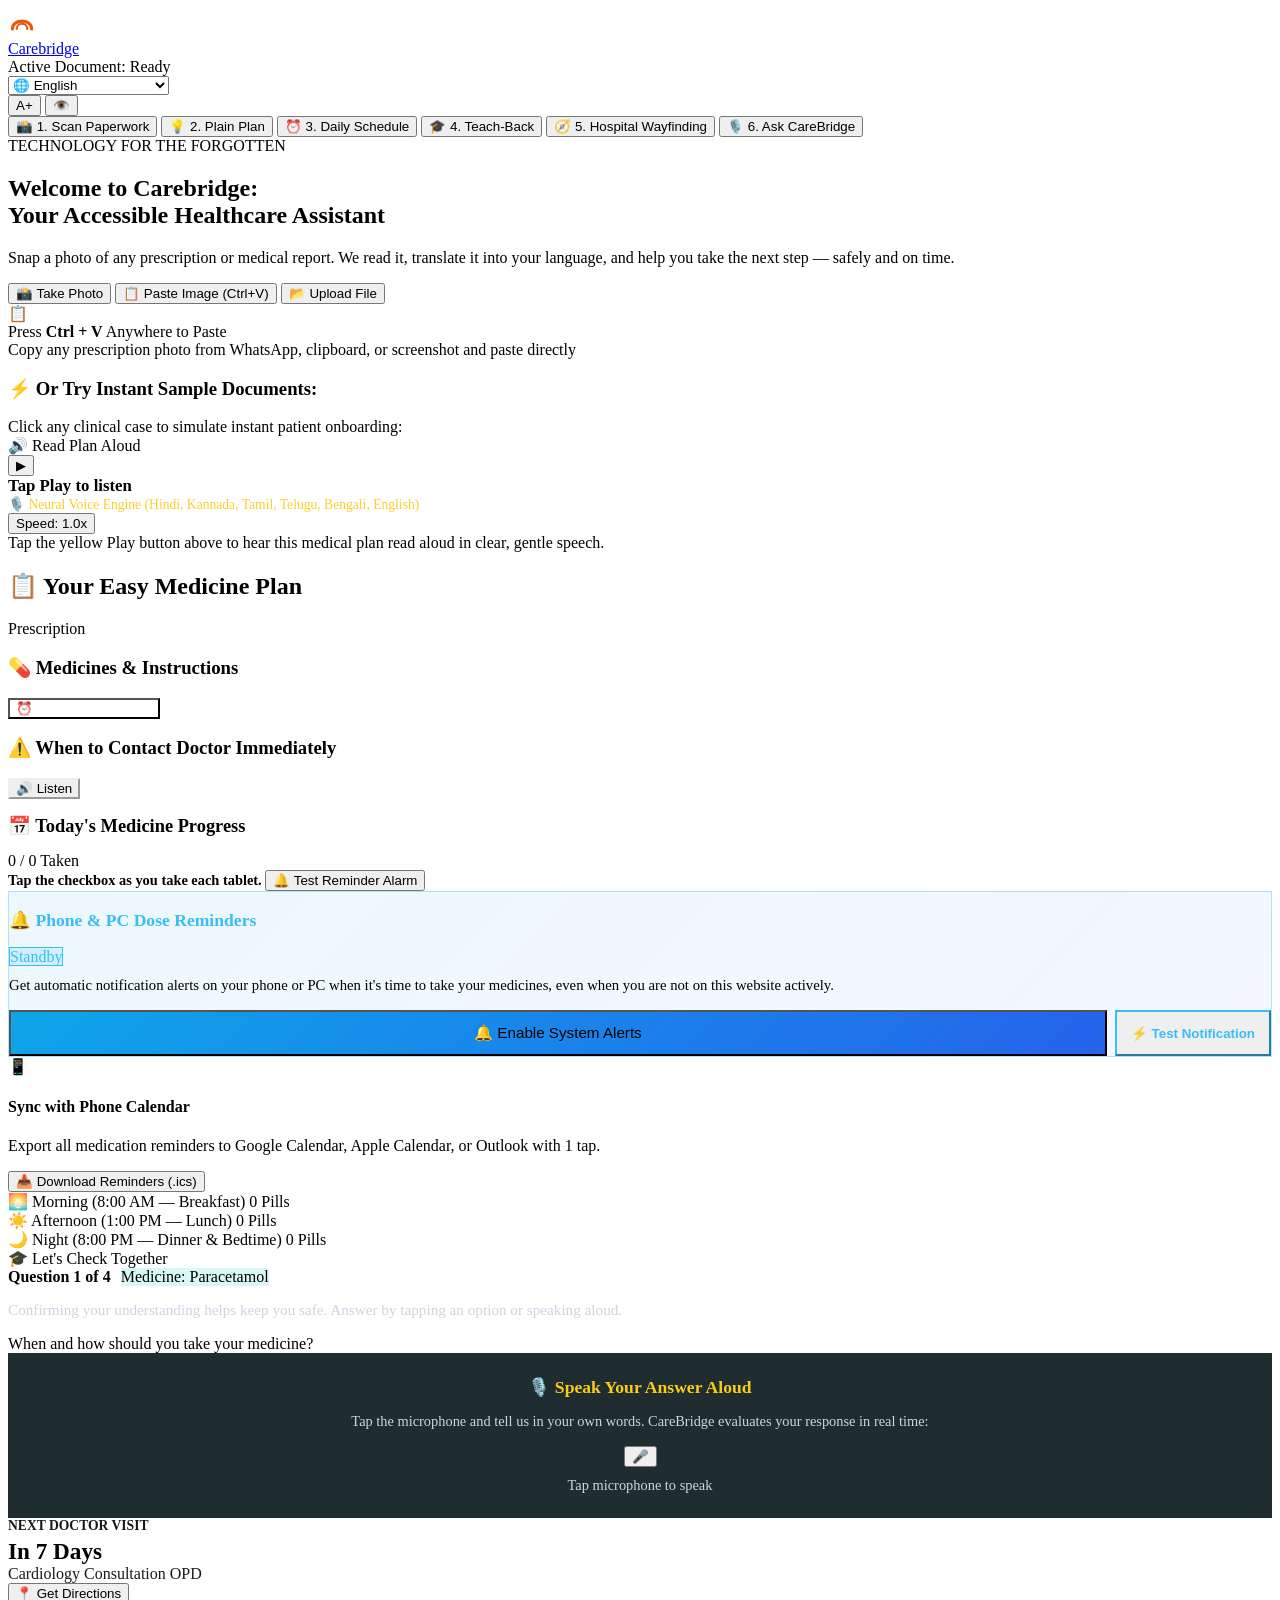
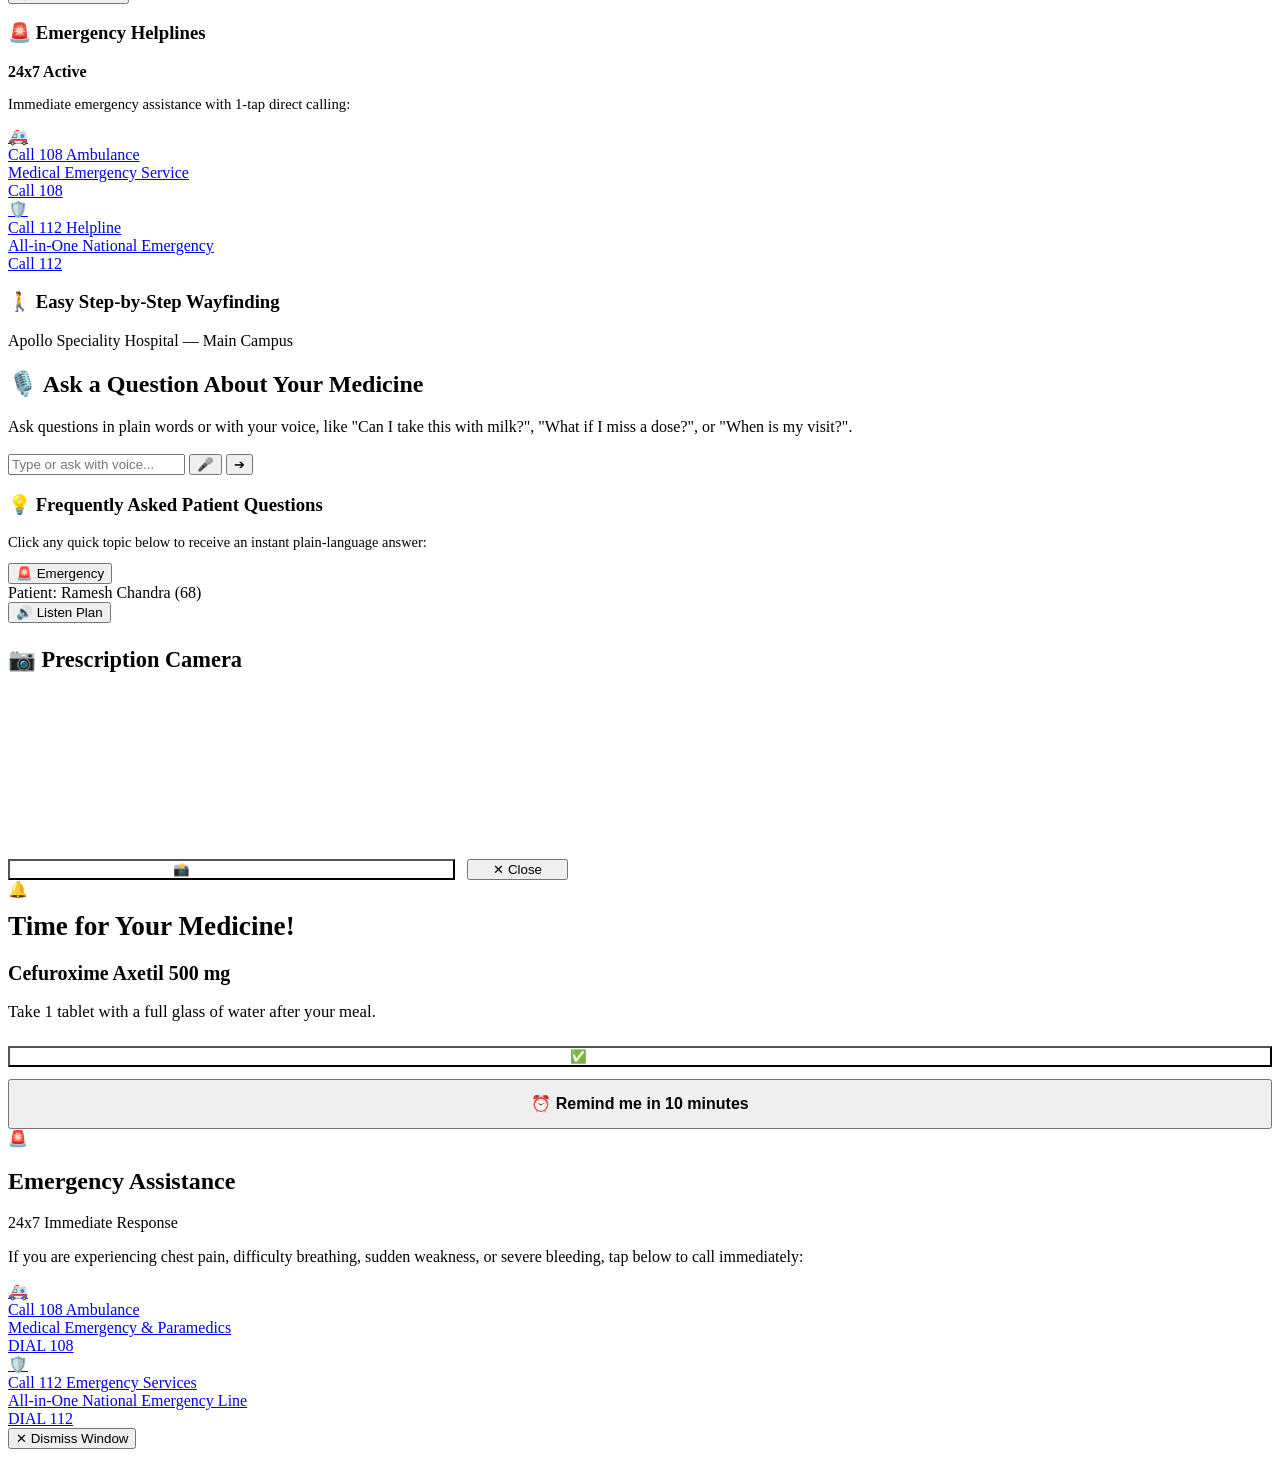
==== frontend/index.html @ d0f6b146 "Initial commit - CareCompass app" ====
<!DOCTYPE html>
<html lang="en">
<head>
  <meta charset="UTF-8">
  <meta name="viewport" content="width=device-width, initial-scale=1.0">
  <title>Carebridge</title>
  <meta name="description" content="Carebridge bridges clinical documents into plain language, voice narration, and daily schedules for seniors and caregivers.">
  <link rel="preconnect" href="https://fonts.googleapis.com">
  <link rel="preconnect" href="https://fonts.gstatic.com" crossorigin>
  <link href="https://fonts.googleapis.com/css2?family=Outfit:wght@400;500;600;700;800&family=Plus+Jakarta+Sans:wght@400;500;600;700;800&display=swap" rel="stylesheet">
  <link rel="stylesheet" href="/static/styles.css">
  <link rel="manifest" href="/manifest.json">
  <link rel="icon" type="image/svg+xml" href="data:image/svg+xml,%3Csvg xmlns='http://www.w3.org/2000/svg' viewBox='0 0 32 32' fill='none'%3E%3Cpath d='M5 24C5 12 27 12 27 24' stroke='%23ea580c' stroke-width='3.5' stroke-linecap='round'/%3E%3Cpath d='M10 24C10 16 22 16 22 24' stroke='%23ea580c' stroke-width='2.5' stroke-linecap='round'/%3E%3C/svg%3E">
</head>
<body>

<div class="app-container">
  <!-- Top Navigation & Brand Header -->
  <header class="top-nav">
    <div class="top-nav-inner">
      <a href="#" class="brand" id="btn-home-brand">
        <div class="brand-icon">
          <svg viewBox="0 0 32 32" width="28" height="28" fill="none" xmlns="http://www.w3.org/2000/svg">
            <path d="M5 24C5 12 27 12 27 24" stroke="#ea580c" stroke-width="3.5" stroke-linecap="round"/>
            <path d="M10 24C10 16 22 16 22 24" stroke="#ea580c" stroke-width="2.5" stroke-linecap="round"/>
          </svg>
        </div>
        <span class="brand-title">Carebridge</span>
      </a>

      <!-- Quick Patient & Doc Status Banner (Desktop/Laptop) -->
      <div class="header-status-pill">
        <span class="live-dot"></span>
        <span id="lbl-header-doc-status">Active Document: Ready</span>
      </div>

      <!-- Navigation & Accessibility Actions -->
      <div class="nav-actions">
        <!-- Language Picker -->
        <div class="lang-select-wrapper">
          <select id="global-lang-select" class="lang-select" aria-label="Select Language">
            <option value="en">🌐 English</option>
            <option value="hi">🌐 हिंदी (Hindi)</option>
            <option value="kn">🌐 ಕನ್ನಡ (Kannada)</option>
            <option value="ta">🌐 தமிழ் (Tamil)</option>
            <option value="te">🌐 తెలుగు (Telugu)</option>
            <option value="bn">🌐 বাংলা (Bengali)</option>
            <option value="es">🌐 Español</option>
          </select>
        </div>

        <!-- Font Zoomer -->
        <button id="btn-font-zoom" class="btn-icon" title="Toggle Larger Text" aria-label="Increase Font Size">
          A+
        </button>

        <!-- High Contrast Mode Toggle -->
        <button id="btn-high-contrast" class="btn-icon" title="Toggle High Contrast" aria-label="High Contrast Mode">
          👁️
        </button>
      </div>
    </div>
  </header>

  <!-- Navigation Tab Stepper Bar -->
  <nav class="tab-stepper" role="tablist">
    <div class="tab-stepper-inner">
      <button class="tab-btn active" data-tab="tab-scan" role="tab" id="tab-btn-scan">
        <span class="tab-icon">📸</span>
        <span id="nav-lbl-scan">1. Scan Paperwork</span>
      </button>
      <button class="tab-btn" data-tab="tab-plan" role="tab" id="tab-btn-plan">
        <span class="tab-icon">💡</span>
        <span id="nav-lbl-plan">2. Plain Plan</span>
      </button>
      <button class="tab-btn" data-tab="tab-timeline" role="tab" id="tab-btn-timeline">
        <span class="tab-icon">⏰</span>
        <span id="nav-lbl-timeline">3. Daily Schedule</span>
      </button>
      <button class="tab-btn" data-tab="tab-teachback" role="tab" id="tab-btn-teachback">
        <span class="tab-icon">🎓</span>
        <span id="nav-lbl-teachback">4. Teach-Back</span>
      </button>
      <button class="tab-btn" data-tab="tab-hospital" role="tab" id="tab-btn-hospital">
        <span class="tab-icon">🧭</span>
        <span id="nav-lbl-hospital">5. Hospital Wayfinding</span>
      </button>
      <button class="tab-btn" data-tab="tab-qa" role="tab" id="tab-btn-qa">
        <span class="tab-icon">🎙️</span>
        <span id="nav-lbl-qa">6. Ask CareBridge</span>
      </button>
    </div>
  </nav>

  <!-- Main Responsive Content Container -->
  <main class="main-content">
    
    <!-- ================= VIEW 1: SCAN & SAMPLES ================= -->
    <section id="tab-scan" class="view-section active">
      <div class="desktop-grid-2">
        
        <!-- Left: Upload & Paste Controls matching Screenshot -->
        <div class="grid-col-left">
          <div class="hero-scan-box">
            <div class="hero-badge" id="txt-hero-pretitle">TECHNOLOGY FOR THE FORGOTTEN</div>
            <h1 class="hero-scan-title" id="txt-scan-title">Welcome to Carebridge:<br>Your Accessible Healthcare Assistant</h1>
            <p class="hero-scan-desc" id="txt-scan-subtitle">
              Snap a photo of any prescription or medical report. We read it, translate it into your language, and help you take the next step — safely and on time.
            </p>

            <div class="scan-buttons-grid">
              <button id="btn-open-camera" class="btn-cta-coral">
                <span class="btn-emoji">📸</span>
                <span id="lbl-camera-btn">Take Photo</span>
              </button>
              <button id="btn-paste-image" class="btn-cta-glass">
                <span class="btn-emoji">📋</span>
                <span id="lbl-paste-btn">Paste Image (Ctrl+V)</span>
              </button>
              <button type="button" id="btn-upload-file" class="btn-cta-outline" style="cursor: pointer;">
                <span class="btn-emoji">📂</span>
                <span id="lbl-upload-btn">Upload File</span>
              </button>
              <input type="file" id="file-upload-input" accept="image/*,application/pdf" style="display: none;">
            </div>

            <!-- Interactive Paste Dropzone Box -->
            <div id="paste-dropzone" class="paste-dropzone-box" tabindex="0" title="Click here and press Ctrl+V to paste an image">
              <div class="paste-icon-wrap">📋</div>
              <div class="paste-text-main">Press <strong>Ctrl + V</strong> Anywhere to Paste</div>
              <div class="paste-text-sub">Copy any prescription photo from WhatsApp, clipboard, or screenshot and paste directly</div>
            </div>

            <!-- Pasted Image Processing Banner -->
            <div id="paste-preview-banner" class="paste-preview-card" style="display: none;">
              <img id="paste-thumbnail" src="" alt="Pasted Prescription Preview" class="paste-thumb-img">
              <div style="text-align: left; flex: 1;">
                <div style="font-weight: 800; font-size: 0.95rem;" id="paste-status-text">⚡ Extracting Medical Information...</div>
                <div style="font-size: 0.8rem; opacity: 0.85;">Pharmacological Drug Resolver & Schema Normalizer</div>
              </div>
            </div>
          </div>
        </div>

        <!-- Right: Pre-loaded Demo Clinical Documents -->
        <div class="grid-col-right">
          <div class="samples-header">
            <h3 class="samples-title" id="txt-demo-title">⚡ Or Try Instant Sample Documents:</h3>
            <span class="samples-subtitle">Click any clinical case to simulate instant patient onboarding:</span>
          </div>

          <div class="sample-cards-list" id="sample-cards-container">
            <!-- Injected via JavaScript -->
          </div>
        </div>

      </div>
    </section>

    <!-- ================= VIEW 2: PLAIN LANGUAGE PLAN & VOICE ================= -->
    <section id="tab-plan" class="view-section">
      <div class="desktop-grid-2">
        
        <!-- Left: Audio Player & Voice Karaoke -->
        <div class="grid-col-left">
          <!-- Voice Audio Player Widget -->
          <div class="audio-player-card">
            <div class="audio-header">
              <div class="audio-title">
                <span id="txt-listen-heading">🔊 Read Plan Aloud</span>
              </div>
              <div class="waveform-bars" id="audio-waveform">
                <div class="bar"></div>
                <div class="bar"></div>
                <div class="bar"></div>
                <div class="bar"></div>
                <div class="bar"></div>
              </div>
            </div>

            <div class="audio-controls">
              <button id="btn-main-play-audio" class="btn-audio-play" aria-label="Play or Pause Plan Audio">
                ▶
              </button>
              <div style="flex: 1;">
                <div style="font-weight: 700; font-size: 1.05rem;" id="txt-tts-status">Tap Play to listen</div>
                <div style="font-size: 0.85rem; opacity: 0.9; color: #facc15;" id="txt-tts-lang-indicator">🎙️ Neural Voice Engine (Hindi, Kannada, Tamil, Telugu, Bengali, English)</div>
              </div>
              <button id="btn-toggle-speed" class="btn-audio-speed" title="Adjust voice speed">
                Speed: <span id="lbl-speed">1.0x</span>
              </button>
            </div>

            <!-- Realtime Karaoke Sentence Box -->
            <div class="karaoke-box" id="karaoke-text-container">
              <span class="karaoke-sentence">Tap the yellow Play button above to hear this medical plan read aloud in clear, gentle speech.</span>
            </div>
          </div>

          <!-- Plain Summary Card -->
          <div class="card card-highlight">
            <div class="card-title-row">
              <h2 class="card-title">
                <span>📋</span> <span id="txt-plan-headline">Your Easy Medicine Plan</span>
              </h2>
              <span class="badge" id="badge-doc-type">Prescription</span>
            </div>
            <p id="txt-plan-greeting" class="plan-greeting"></p>
            <p id="txt-plan-summary" style="font-size: 1.05rem; color: var(--text-main); line-height: 1.7;"></p>
          </div>
        </div>

        <!-- Right: Medications List & Warning Signs -->
        <div class="grid-col-right">
          <!-- Simplified Medications List -->
          <div class="card">
            <div class="card-title-row">
              <h3 class="card-title"><span>💊</span> <span id="txt-med-list-title">Medicines & Instructions</span></h3>
              <button id="btn-go-to-timeline" class="btn-mini-listen" style="background: var(--primary); color: white;">
                ⏰ View Daily Timeline
              </button>
            </div>
            <div id="simplified-meds-container" class="meds-list-container">
              <!-- Injected via JavaScript -->
            </div>
          </div>

          <!-- Red Flag Warning Signs -->
          <div class="card card-warning" id="plan-warnings-card">
            <div class="card-title-row">
              <h3 class="card-title" style="color: var(--danger);">
                <span>⚠️</span> <span id="txt-warnings-title">When to Contact Doctor Immediately</span>
              </h3>
              <button class="btn-mini-listen" id="btn-read-warnings" style="border-color: var(--danger); color: var(--danger);">
                🔊 Listen
              </button>
            </div>
            <ul id="plan-warnings-list" class="warnings-bullet-list">
              <!-- Injected via JavaScript -->
            </ul>
          </div>
        </div>

      </div>
    </section>

    <!-- ================= VIEW 3: DAILY TIMELINE & ALARMS ================= -->
    <section id="tab-timeline" class="view-section">
      <div class="desktop-grid-2">
        
        <!-- Left: Adherence Progress & Alarms -->
        <div class="grid-col-left">
          <!-- Adherence Progress Ribbon -->
          <div class="card card-adherence">
            <div class="card-title-row">
              <h2 class="card-title" style="font-size: 1.15rem; color: var(--primary-dark);">
                <span>📅</span> <span id="txt-adherence-title">Today's Medicine Progress</span>
              </h2>
              <span class="badge badge-pill" id="badge-adherence-count">0 / 0 Taken</span>
            </div>
            <div class="progress-track">
              <div id="adherence-progress-bar" class="progress-fill"></div>
            </div>
            <div class="adherence-actions-row">
              <span id="txt-adherence-note" style="font-size: 0.9rem; font-weight: 600; color: var(--text-muted);">
                Tap the checkbox as you take each tablet.
              </span>
              <button id="btn-test-alarm" class="btn-mini-listen btn-alarm-trigger">
                🔔 Test Reminder Alarm
              </button>
            </div>
          </div>

          <!-- Smart System Push Notifications & Background Dose Alarms -->
          <div class="card card-notifications" id="card-notifications-panel" style="border: 1px solid rgba(56, 189, 248, 0.35); background: linear-gradient(135deg, rgba(14, 165, 233, 0.08), rgba(37, 99, 235, 0.05));">
            <div class="card-title-row">
              <h3 class="card-title" style="color: #38bdf8; font-size: 1.1rem;">
                <span>🔔</span> <span id="txt-notif-title">Phone & PC Dose Reminders</span>
              </h3>
              <span class="badge" id="badge-notif-status" style="background: rgba(56, 189, 248, 0.15); color: #38bdf8; border: 1px solid #38bdf8;">Standby</span>
            </div>
            <p class="notif-desc" id="txt-notif-desc" style="font-size: 0.92rem; line-height: 1.5; color: var(--text-muted); margin: 8px 0 14px 0;">
              Get automatic notification alerts on your phone or PC when it's time to take your medicines, even when you are not on this website actively.
            </p>
            <div class="notif-buttons-row" style="display: flex; gap: 8px; flex-wrap: wrap;">
              <button id="btn-enable-notifications" class="btn-primary-big" style="flex: 1; min-width: 170px; background: linear-gradient(135deg, #0ea5e9, #2563eb); font-size: 0.95rem; padding: 12px 16px;">
                🔔 Enable System Alerts
              </button>
              <button id="btn-test-sys-notif" class="btn-mini-listen" style="padding: 10px 14px; font-weight: 600; border-color: #38bdf8; color: #38bdf8;">
                ⚡ Test Notification
              </button>
            </div>
            <div id="notif-active-times" style="margin-top: 12px; font-size: 0.88rem; color: #34d399; font-weight: 600; display: none; background: rgba(52, 211, 153, 0.1); padding: 8px 12px; border-radius: 8px; border: 1px solid rgba(52, 211, 153, 0.25);">
              ✅ Active Reminders: 🌅 Morning (8:00 AM) &bull; ☀️ Afternoon (1:00 PM) &bull; 🌙 Night (8:00 PM)
            </div>
          </div>

          <!-- Calendar Sync Button Card -->
          <div class="card card-sync-calendar" id="card-sync-calendar">
            <div class="sync-icon-wrap">📱</div>
            <h4 class="sync-title" id="txt-sync-title">Sync with Phone Calendar</h4>
            <p class="sync-desc" id="txt-sync-desc">
              Export all medication reminders to Google Calendar, Apple Calendar, or Outlook with 1 tap.
            </p>
            <button id="btn-export-calendar" class="btn-primary-big btn-sync-action">
              📥 Download Reminders (.ics)
            </button>
          </div>
        </div>

        <!-- Right: Daily Slot Cards -->
        <div class="grid-col-right">
          <!-- Morning Slot -->
          <div class="timeline-slot">
            <div class="timeline-slot-header slot-morning">
              <span id="txt-slot-morning-header">🌅 Morning (8:00 AM — Breakfast)</span>
              <span class="badge" id="badge-morning-count">0 Pills</span>
            </div>
            <div id="slot-morning-container"></div>
          </div>

          <!-- Afternoon Slot -->
          <div class="timeline-slot">
            <div class="timeline-slot-header slot-afternoon">
              <span id="txt-slot-afternoon-header">☀️ Afternoon (1:00 PM — Lunch)</span>
              <span class="badge" id="badge-afternoon-count">0 Pills</span>
            </div>
            <div id="slot-afternoon-container"></div>
          </div>

          <!-- Night Slot -->
          <div class="timeline-slot">
            <div class="timeline-slot-header slot-night">
              <span id="txt-slot-night-header">🌙 Night (8:00 PM — Dinner & Bedtime)</span>
              <span class="badge" id="badge-night-count">0 Pills</span>
            </div>
            <div id="slot-night-container"></div>
          </div>
        </div>

      </div>
    </section>

    <!-- ================= VIEW 4: TEACH-BACK CONFIRMATION LOOP ================= -->
    <section id="tab-teachback" class="view-section">
      
      <!-- Completion View (Shown once all questions are answered) -->
      <div id="teachback-complete-view" class="card teachback-complete-card" style="display: none;">
        <div class="complete-trophy-icon">🏆</div>
        <h2 class="complete-headline" id="complete-headline-text">Comprehension Check Complete!</h2>
        <p class="complete-subtitle" id="complete-subtitle-text">You have successfully verified your understanding for all prescribed medicines.</p>
        <div class="complete-meds-summary" id="complete-meds-list">
          <!-- Injected via JavaScript -->
        </div>
        <div style="margin-top: 24px; display: flex; justify-content: center; flex-wrap: wrap; gap: 14px;">
          <button id="btn-restart-teachback" class="btn-cta-coral" style="padding: 12px 28px;">
            ↺ Review Questions Again
          </button>
          <button id="btn-complete-to-timeline" class="btn-cta-glass" style="padding: 12px 28px;">
            ⏰ View Daily Timeline ➔
          </button>
        </div>
      </div>

      <!-- Active Question Stepper Layout -->
      <div class="desktop-grid-2" id="teachback-active-grid">
        
        <div class="grid-col-left">
          <div class="teachback-card">
            <div class="teachback-title">
              <span>🎓</span> <span id="txt-teachback-heading">Let's Check Together</span>
            </div>
            
            <!-- Question Stepper Indicator -->
            <div class="teachback-stepper-header" id="teachback-stepper-bar" style="display: flex; align-items: center; gap: 10px; margin-bottom: 14px; flex-wrap: wrap;">
              <span class="badge" id="teachback-step-counter" style="background: var(--primary); color: #000; font-weight: 800;">Question 1 of 4</span>
              <span class="badge" id="teachback-med-target" style="background: rgba(45, 212, 191, 0.18); color: var(--secondary-light);">Medicine: Paracetamol</span>
            </div>

            <p style="font-size: 0.95rem; color: #cbd5e1; margin-bottom: 16px;" id="txt-teachback-subheading">
              Confirming your understanding helps keep you safe. Answer by tapping an option or speaking aloud.
            </p>

            <div class="teachback-question" id="teachback-q-text">
              When and how should you take your medicine?
            </div>

            <div class="teachback-options" id="teachback-options-container">
              <!-- Injected via JavaScript -->
            </div>
          </div>
        </div>

        <div class="grid-col-right">
          <!-- Voice Answer & AI Verification Section -->
          <div class="card" style="background: rgba(21, 34, 37, 0.95); color: white; border-color: var(--border-color); text-align: center; padding: 24px;">
            <div style="font-size: 1.1rem; color: #facc15; font-weight: 700; margin-bottom: 12px;">
              🎙️ Speak Your Answer Aloud
            </div>
            <p style="font-size: 0.9rem; color: #cbd5e1; margin-bottom: 16px;">
              Tap the microphone and tell us in your own words. CareBridge evaluates your response in real time:
            </p>
            <button id="btn-teachback-mic" class="btn-mic-record" aria-label="Speak your answer">
              🎤
            </button>
            <div id="teachback-mic-status" style="font-size: 0.9rem; color: #cbd5e1; margin-top: 10px;">
              Tap microphone to speak
            </div>

            <!-- Feedback Result Box -->
            <div id="teachback-feedback-box" class="teachback-feedback" style="display: none; margin-top: 18px;">
              <h4 id="feedback-headline" style="font-weight: 800; font-size: 1.2rem; margin-bottom: 6px;"></h4>
              <p id="feedback-message" style="font-size: 1rem; line-height: 1.6;"></p>
              
              <!-- Next Question Trigger Button -->
              <div style="margin-top: 16px;">
                <button id="btn-teachback-next-step" class="btn-cta-coral" style="width: 100%; justify-content: center; padding: 12px 20px; font-size: 1rem;">
                  Next Question ➔
                </button>
              </div>
            </div>
          </div>
        </div>

      </div>
    </section>

    <!-- ================= VIEW 5: HOSPITAL WAYFINDING & FOLLOW-UP ================= -->
    <section id="tab-hospital" class="view-section">
      <div class="desktop-grid-2">
        
        <!-- Left: Appointment & Emergencies -->
        <div class="grid-col-left">
          <!-- Appointment Countdown Card -->
          <div class="countdown-banner">
            <div>
              <div style="font-size: 0.85rem; text-transform: uppercase; font-weight: 700; opacity: 0.9;" id="txt-next-visit-lbl">Next Doctor Visit</div>
              <div style="font-size: 1.45rem; font-weight: 800; margin-top: 4px;" id="txt-hospital-date">In 7 Days</div>
              <div style="font-size: 1rem; opacity: 0.9;" id="txt-hospital-dept">Cardiology Consultation OPD</div>
            </div>
            <button id="btn-directions-map" class="btn-primary-big btn-map-action" title="Open Google Maps Directions to Hospital">
              📍 Get Directions
            </button>
          </div>

          <!-- Emergency Helplines Panel -->
          <div class="card card-emergency-panel">
            <div class="card-title-row">
              <h3 class="card-title" style="color: var(--danger);">
                <span class="emergency-icon-pulse">🚨</span> Emergency Helplines
              </h3>
              <span class="badge" style="background: var(--danger-light); color: var(--danger); font-weight: 800;">24x7 Active</span>
            </div>
            <p style="font-size: 0.92rem; color: var(--text-muted); margin-bottom: 14px;">
              Immediate emergency assistance with 1-tap direct calling:
            </p>
            <div class="emergency-helpline-grid">
              <a href="tel:108" class="helpline-action-card card-ambulance" id="btn-call-ambulance">
                <div class="helpline-icon-wrap">🚑</div>
                <div class="helpline-info">
                  <div class="helpline-title">Call 108 Ambulance</div>
                  <div class="helpline-subtitle">Medical Emergency Service</div>
                </div>
                <div class="helpline-dial-badge">Call 108</div>
              </a>

              <a href="tel:112" class="helpline-action-card card-national" id="btn-call-national">
                <div class="helpline-icon-wrap">🛡️</div>
                <div class="helpline-info">
                  <div class="helpline-title">Call 112 Helpline</div>
                  <div class="helpline-subtitle">All-in-One National Emergency</div>
                </div>
                <div class="helpline-dial-badge">Call 112</div>
              </a>
            </div>
          </div>
        </div>

        <!-- Right: Step-by-Step Wayfinding -->
        <div class="grid-col-right">
          <div class="card">
            <div class="card-title-row">
              <h3 class="card-title"><span>🚶</span> <span id="txt-wayfinding-title">Easy Step-by-Step Wayfinding</span></h3>
            </div>
            <p style="font-size: 1rem; color: var(--text-muted); margin-bottom: 12px;" id="txt-hospital-name-full">
              Apollo Speciality Hospital — Main Campus
            </p>

            <div class="steps-list" id="hospital-steps-container">
              <!-- Injected via JavaScript -->
            </div>
          </div>
        </div>

      </div>
    </section>

    <!-- ================= VIEW 6: ASK CAREBRIDGE (Q&A) ================= -->
    <section id="tab-qa" class="view-section">
      <div class="desktop-grid-2">
        
        <!-- Left: Q&A Input & Answer -->
        <div class="grid-col-left">
          <div class="card card-highlight">
            <div class="card-title-row">
              <h2 class="card-title"><span>🎙️</span> <span id="txt-qa-heading">Ask a Question About Your Medicine</span></h2>
            </div>
            <p style="font-size: 1rem; color: var(--text-muted); margin-bottom: 18px;">
              Ask questions in plain words or with your voice, like "Can I take this with milk?", "What if I miss a dose?", or "When is my visit?".
            </p>

            <div class="qa-input-row">
              <input type="text" id="qa-input-text" placeholder="Type or ask with voice..." class="qa-input-field">
              <button id="btn-qa-mic" class="btn-icon btn-mic-qa" title="Click to speak your question" aria-label="Microphone input">
                🎤
              </button>
              <button id="btn-qa-submit" class="btn-icon btn-submit-qa" title="Send question" aria-label="Send question">
                ➔
              </button>
            </div>
            <div id="qa-mic-status" style="display: none; font-size: 0.92rem; color: #a7f3d0; margin-bottom: 14px; padding: 6px 12px; background: rgba(16, 185, 129, 0.15); border-radius: var(--radius-md); border: 1px solid rgba(16, 185, 129, 0.3);">
              🎙️ Listening... Speak your question, then tap ⏹️ to send
            </div>

            <!-- Answer Box -->
            <div id="qa-answer-container" class="qa-answer-box" style="display: none;">
              <div class="qa-answer-title" id="qa-answer-title">
                CareBridge Answer:
              </div>
              <div id="qa-answer-text" class="qa-answer-text"></div>
              <div id="qa-disclaimer" class="qa-disclaimer"></div>
            </div>
          </div>
        </div>

        <!-- Right: Quick Questions & Suggestions -->
        <div class="grid-col-right">
          <div class="card">
            <div class="card-title-row">
              <h3 class="card-title"><span>💡</span> <span id="txt-qa-chips-title">Frequently Asked Patient Questions</span></h3>
            </div>
            <p style="font-size: 0.9rem; color: var(--text-muted); margin-bottom: 12px;" id="txt-qa-chips-desc">
              Click any quick topic below to receive an instant plain-language answer:
            </p>
            <div class="qa-chips-grid" id="qa-chips-container">
              <!-- Injected via JavaScript based on language -->
            </div>
          </div>
        </div>

      </div>
    </section>

  </main>

  <!-- Sticky Bottom Emergency Dock -->
  <footer class="bottom-dock">
    <div class="bottom-dock-inner">
      <button class="btn-sos" id="btn-open-sos-modal">
        <span>🚨</span> <span id="lbl-bottom-sos">Emergency</span>
      </button>
      <div class="bottom-patient-label" id="lbl-active-patient">
        Patient: Ramesh Chandra (68)
      </div>
      <button class="btn-mini-listen btn-bottom-listen" id="btn-quick-listen-bottom">
        <span>🔊</span> <span id="lbl-bottom-listen">Listen Plan</span>
      </button>
    </div>
  </footer>

  <!-- ================= MODAL: CAMERA VIEWFINDER ================= -->
  <div class="modal-overlay" id="modal-camera">
    <div class="alarm-modal-card" style="max-width: 560px; border-color: var(--primary);">
      <h3 style="font-family: var(--font-display); font-size: 1.4rem; margin-bottom: 14px;">📷 Prescription Camera</h3>
      <div class="camera-view-box">
        <video id="camera-video" autoplay playsinline></video>
        <div class="camera-crosshair"></div>
      </div>
      <div style="display: flex; gap: 12px; margin-top: 18px;">
        <button id="btn-camera-capture" class="btn-primary-big" style="flex: 1; background: var(--primary); color: white;">
          📸 Capture & Read
        </button>
        <button id="btn-camera-close" class="btn-icon" style="height: auto; padding: 0 24px;">
          ✕ Close
        </button>
      </div>
    </div>
  </div>

  <!-- ================= MODAL: REMINDER ALARM ================= -->
  <div class="modal-overlay" id="modal-alarm">
    <div class="alarm-modal-card">
      <div class="alarm-icon-pulse">🔔</div>
      <h2 style="font-family: var(--font-display); font-size: 1.7rem; color: var(--primary-dark); margin: 12px 0;">
        Time for Your Medicine!
      </h2>
      <p style="font-size: 1.25rem; font-weight: 700; color: var(--text-main); margin-bottom: 8px;" id="txt-alarm-med-name">
        Cefuroxime Axetil 500 mg
      </p>
      <p style="font-size: 1.05rem; color: var(--text-muted); margin-bottom: 24px;" id="txt-alarm-instruction">
        Take 1 tablet with a full glass of water after your meal.
      </p>

      <div style="display: flex; flex-direction: column; gap: 12px;">
        <button id="btn-alarm-taken" class="btn-primary-big" style="background: var(--success); color: white;">
          ✅ I Have Taken It Now
        </button>
        <button id="btn-alarm-snooze" class="btn-icon" style="width: 100%; height: 50px; font-size: 1rem; font-weight: 600;">
          ⏰ Remind me in 10 minutes
        </button>
      </div>
    </div>
  </div>

  <!-- ================= MODAL: EMERGENCY SOS ================= -->
  <div class="modal-overlay" id="modal-sos">
    <div class="alarm-modal-card modal-emergency-card">
      <div class="emergency-modal-header">
        <div class="emergency-beacon-wrap">🚨</div>
        <h2 class="emergency-modal-title">Emergency Assistance</h2>
        <span class="emergency-live-tag">24x7 Immediate Response</span>
      </div>
      <p class="emergency-modal-desc">
        If you are experiencing chest pain, difficulty breathing, sudden weakness, or severe bleeding, tap below to call immediately:
      </p>

      <div class="emergency-modal-actions">
        <a href="tel:108" class="helpline-action-card card-ambulance modal-helpline-btn" id="btn-modal-ambulance">
          <div class="helpline-icon-wrap">🚑</div>
          <div class="helpline-info">
            <div class="helpline-title">Call 108 Ambulance</div>
            <div class="helpline-subtitle">Medical Emergency & Paramedics</div>
          </div>
          <div class="helpline-dial-badge">DIAL 108</div>
        </a>

        <a href="tel:112" class="helpline-action-card card-national modal-helpline-btn" id="btn-modal-national">
          <div class="helpline-icon-wrap">🛡️</div>
          <div class="helpline-info">
            <div class="helpline-title">Call 112 Emergency Services</div>
            <div class="helpline-subtitle">All-in-One National Emergency Line</div>
          </div>
          <div class="helpline-dial-badge">DIAL 112</div>
        </a>

        <button id="btn-close-sos" class="btn-modal-dismiss">
          ✕ Dismiss Window
        </button>
      </div>
    </div>
  </div>

</div>

<!-- Application Javascript -->
<script src="/static/app.js"></script>
</body>
</html>
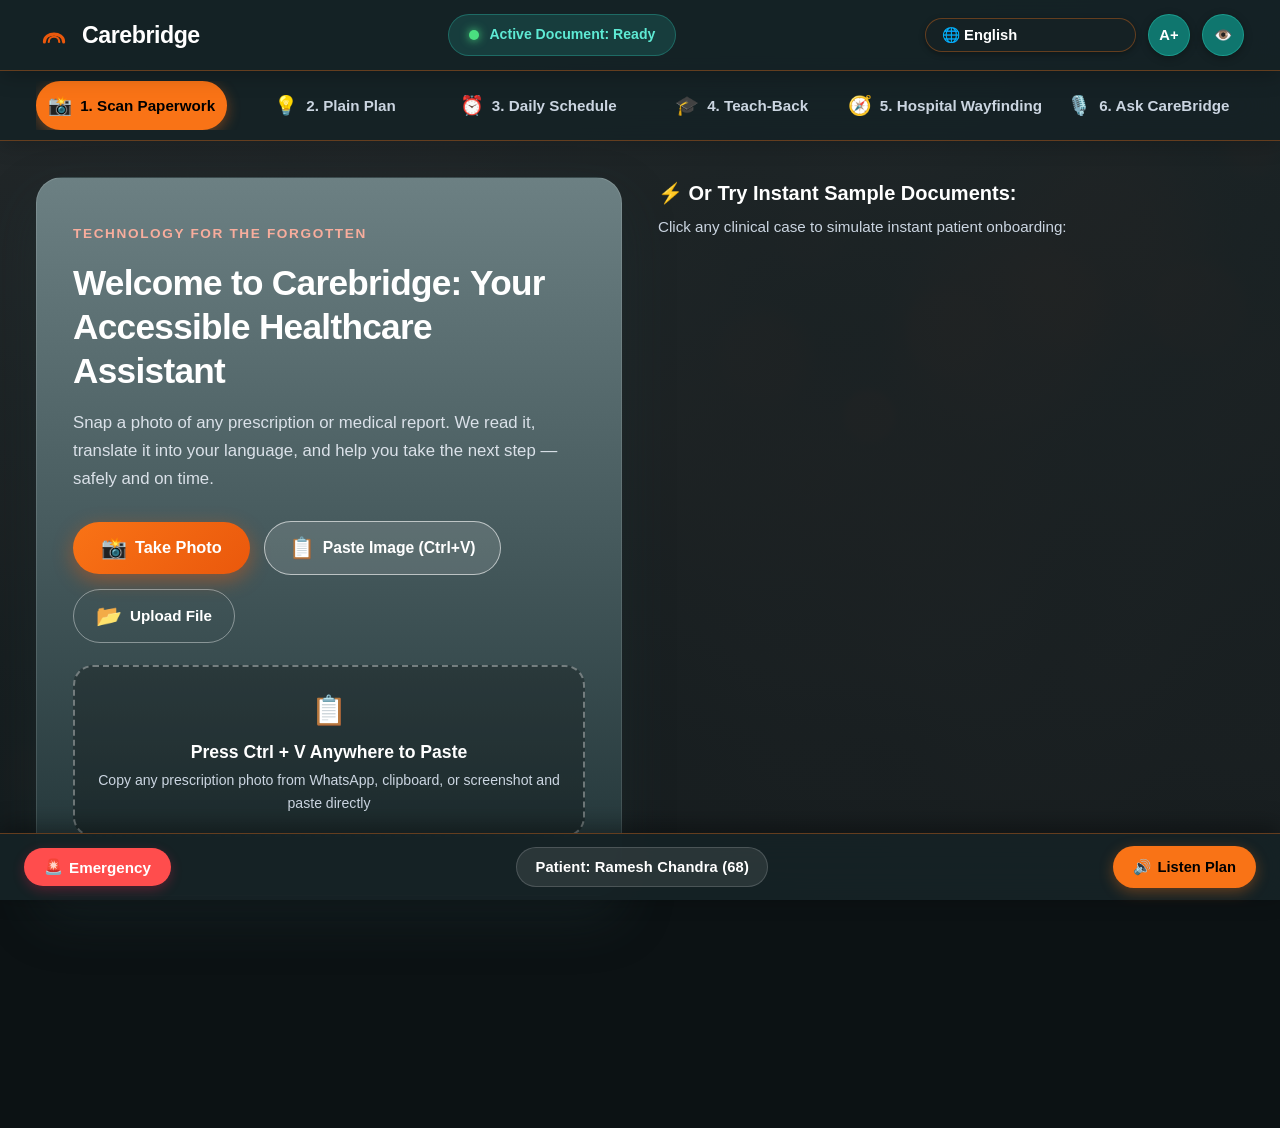
==== commit 317aa054: "Configure Render deployment and dynamic API routing" ====
--- a/frontend/index.html
+++ b/frontend/index.html
@@ -8,8 +8,8 @@
   <link rel="preconnect" href="https://fonts.googleapis.com">
   <link rel="preconnect" href="https://fonts.gstatic.com" crossorigin>
   <link href="https://fonts.googleapis.com/css2?family=Outfit:wght@400;500;600;700;800&family=Plus+Jakarta+Sans:wght@400;500;600;700;800&display=swap" rel="stylesheet">
-  <link rel="stylesheet" href="/static/styles.css">
-  <link rel="manifest" href="/manifest.json">
+  <link rel="stylesheet" href="styles.css">
+  <link rel="manifest" href="manifest.json">
   <link rel="icon" type="image/svg+xml" href="data:image/svg+xml,%3Csvg xmlns='http://www.w3.org/2000/svg' viewBox='0 0 32 32' fill='none'%3E%3Cpath d='M5 24C5 12 27 12 27 24' stroke='%23ea580c' stroke-width='3.5' stroke-linecap='round'/%3E%3Cpath d='M10 24C10 16 22 16 22 24' stroke='%23ea580c' stroke-width='2.5' stroke-linecap='round'/%3E%3C/svg%3E">
 </head>
 <body>
@@ -591,14 +591,14 @@
   <div class="modal-overlay" id="modal-alarm">
     <div class="alarm-modal-card">
       <div class="alarm-icon-pulse">🔔</div>
-      <h2 style="font-family: var(--font-display); font-size: 1.7rem; color: var(--primary-dark); margin: 12px 0;">
+      <h2 id="alarm-modal-title" style="font-family: var(--font-display); font-size: 1.7rem; color: var(--primary-dark); margin: 12px 0;">
         Time for Your Medicine!
       </h2>
       <p style="font-size: 1.25rem; font-weight: 700; color: var(--text-main); margin-bottom: 8px;" id="txt-alarm-med-name">
         Cefuroxime Axetil 500 mg
       </p>
-      <p style="font-size: 1.05rem; color: var(--text-muted); margin-bottom: 24px;" id="txt-alarm-instruction">
-        Take 1 tablet with a full glass of water after your meal.
+      <p id="alarm-modal-desc" style="font-size: 1.05rem; color: var(--text-muted); margin-bottom: 24px;">
+        <span id="txt-alarm-instruction">Take 1 tablet with a full glass of water after your meal.</span>
       </p>
 
       <div style="display: flex; flex-direction: column; gap: 12px;">
@@ -653,6 +653,6 @@
 </div>
 
 <!-- Application Javascript -->
-<script src="/static/app.js"></script>
+<script src="app.js"></script>
 </body>
 </html>
--- a/frontend/styles.css
+++ b/frontend/styles.css
@@ -0,0 +1,2159 @@
+/* CareBridge — Reference UI Design System & Responsive Stylesheet */
+@import url('https://fonts.googleapis.com/css2?family=Outfit:wght@400;500;600;700;800&family=Plus+Jakarta+Sans:wght@400;500;600;700;800&display=swap');
+
+:root {
+  /* Default Theme: Immersive Dark Mode matching Reference UI */
+  --primary: #f97316;           /* Warm Terracotta / Coral Orange (Primary CTA) */
+  --primary-light: #fdba74;     /* Luminous Coral */
+  --primary-dark: #ea580c;      /* Deep Terracotta */
+  --primary-subtle: #431407;    /* Soft Coral Mist */
+  
+  --secondary: #2dd4bf;         /* Deep Forest / Teal Accent */
+  --secondary-light: #5eead4;
+  --secondary-dark: #0f766e;
+  --secondary-subtle: rgba(45, 212, 191, 0.16);
+
+  --hero-top: #6d8184;          /* Slate-Teal Ambient Gradient Top */
+  --hero-mid: #485c5f;          /* Slate-Teal Ambient Gradient Mid */
+  --hero-bottom: #1e3134;       /* Deep Petrol Gradient Bottom */
+
+  --accent: #f97316;
+  --accent-coral: #f8ad9d;      /* Pre-title Tagline Text */
+  --accent-light: #fef3c7;
+  --danger: #ff4d4d;
+  --danger-light: #450a0a;
+  --success: #4ade80;
+  --success-light: #052e16;
+  --info: #38bdf8;
+  --info-light: #082f49;
+
+  --bg-main: #0c1214;
+  --bg-card: rgba(22, 34, 37, 0.95);
+  --bg-card-hover: rgba(30, 48, 52, 0.98);
+  --text-main: #ffffff;
+  --text-muted: #cbd5e1;
+  --text-inverse: #000000;
+  --border-color: rgba(249, 115, 22, 0.35);
+  
+  --shadow-sm: 0 2px 6px rgba(0,0,0,0.3);
+  --shadow-md: 0 8px 24px rgba(0,0,0,0.35);
+  --shadow-lg: 0 16px 36px rgba(0,0,0,0.45);
+  --shadow-xl: 0 24px 48px rgba(0,0,0,0.55);
+
+  --radius-sm: 8px;
+  --radius-md: 14px;
+  --radius-lg: 20px;
+  --radius-xl: 26px;
+  --radius-full: 9999px;
+
+  --font-base: 'Plus Jakarta Sans', -apple-system, BlinkMacSystemFont, sans-serif;
+  --font-display: 'Outfit', sans-serif;
+  --font-scale: 1;
+}
+
+/* White / Light Theme Override (Toggled via Top Eye Button) */
+body.light-theme {
+  --primary: #ea580c;
+  --primary-light: #f97316;
+  --primary-dark: #c2410c;
+  --primary-subtle: #ffedd5;
+  
+  --secondary: #1e4d45;
+  --secondary-light: #2d6a5f;
+  --secondary-dark: #12332e;
+  --secondary-subtle: #e6f3f0;
+
+  --danger: #e11d48;
+  --danger-light: #ffe4e6;
+  --success: #10b981;
+  --success-light: #d1fae5;
+  --info: #0284c7;
+  --info-light: #e0f2fe;
+
+  --bg-main: #f3f6f7;
+  --bg-card: rgba(255, 255, 255, 0.94);
+  --bg-card-hover: #f8fafb;
+  --text-main: #1e293b;
+  --text-muted: #64748b;
+  --text-inverse: #ffffff;
+  --border-color: #e2e8f0;
+
+  --shadow-sm: 0 1px 3px rgba(0,0,0,0.04), 0 1px 2px rgba(0,0,0,0.02);
+  --shadow-md: 0 8px 24px -2px rgba(30, 77, 69, 0.08), 0 2px 6px -1px rgba(0,0,0,0.03);
+  --shadow-lg: 0 16px 36px -4px rgba(30, 77, 69, 0.12), 0 4px 12px -2px rgba(0,0,0,0.04);
+  --shadow-xl: 0 24px 48px -6px rgba(30, 77, 69, 0.16);
+
+  background-color: var(--bg-main);
+  background-image:
+    linear-gradient(rgba(243, 246, 247, 0.78), rgba(243, 246, 247, 0.90)),
+    url('carebridge_bg.jpg');
+}
+
+/* Font scale variables */
+body.font-large {
+  --font-scale: 1.15;
+}
+body.font-xlarge {
+  --font-scale: 1.30;
+}
+
+* {
+  box-sizing: border-box;
+  margin: 0;
+  padding: 0;
+  -webkit-tap-highlight-color: transparent;
+}
+
+body {
+  font-family: var(--font-base);
+  font-size: calc(16px * var(--font-scale));
+  line-height: 1.65;
+  color: var(--text-main);
+  background-color: var(--bg-main);
+  background-image:
+    linear-gradient(rgba(12, 18, 20, 0.90), rgba(12, 18, 20, 0.95)),
+    url('carebridge_bg.jpg');
+  background-size: cover;
+  background-position: center;
+  background-attachment: fixed;
+  min-height: 100vh;
+  padding-bottom: 90px;
+  transition: background-color 0.3s ease, color 0.3s ease;
+  overflow-x: hidden;
+}
+
+/* Responsive App Container (Full-Width Edge-to-Edge) */
+.app-container {
+  width: 100%;
+  max-width: 100%;
+  margin: 0;
+  min-height: 100vh;
+  display: flex;
+  flex-direction: column;
+  background: transparent;
+}
+
+/* Top Navigation Bar with Full-Width Edge Coverage & Smart Auto-Hide */
+.top-nav {
+  position: sticky;
+  top: 0;
+  z-index: 100;
+  width: 100%;
+  background: rgba(21, 34, 37, 0.95);
+  backdrop-filter: blur(20px);
+  -webkit-backdrop-filter: blur(20px);
+  border-bottom: 1px solid var(--border-color);
+  padding: 14px 36px;
+  box-shadow: 0 4px 20px rgba(0,0,0,0.25);
+  transition: transform 0.35s cubic-bezier(0.16, 1, 0.3, 1), box-shadow 0.3s ease;
+  will-change: transform;
+}
+
+.top-nav.nav-hidden {
+  transform: translateY(-100%);
+  box-shadow: none;
+}
+
+body.light-theme .top-nav {
+  background: rgba(255, 255, 255, 0.94);
+  box-shadow: 0 2px 14px rgba(0,0,0,0.03);
+}
+
+.top-nav-inner {
+  width: 100%;
+  max-width: 1680px;
+  margin: 0 auto;
+  display: flex;
+  align-items: center;
+  justify-content: space-between;
+  gap: 24px;
+}
+
+.brand {
+  display: flex;
+  align-items: center;
+  gap: 10px;
+  text-decoration: none;
+  font-family: var(--font-display);
+}
+
+.brand-icon {
+  width: 36px;
+  height: 36px;
+  display: flex;
+  align-items: center;
+  justify-content: center;
+  flex-shrink: 0;
+  transition: transform 0.25s ease;
+}
+
+.brand:hover .brand-icon {
+  transform: translateY(-2px) scale(1.06);
+}
+
+.brand-title {
+  font-weight: 800;
+  font-size: calc(1.45rem * var(--font-scale));
+  letter-spacing: -0.02em;
+  color: #ffffff;
+}
+
+body.light-theme .brand-title {
+  color: #1e293b;
+}
+
+.header-status-pill {
+  display: none;
+  align-items: center;
+  gap: 10px;
+  padding: 8px 20px;
+  background: var(--secondary-subtle);
+  color: var(--secondary-light);
+  border-radius: var(--radius-full);
+  font-size: 0.88rem;
+  font-weight: 700;
+  border: 1px solid rgba(45, 212, 191, 0.3);
+}
+
+body.light-theme .header-status-pill {
+  color: var(--secondary-dark);
+  border-color: rgba(30, 77, 69, 0.2);
+}
+
+.live-dot {
+  width: 10px;
+  height: 10px;
+  border-radius: 50%;
+  background: var(--success);
+  box-shadow: 0 0 10px var(--success);
+  animation: pulse-dot 1.8s infinite;
+}
+
+@keyframes pulse-dot {
+  0% { transform: scale(0.95); opacity: 0.8; }
+  50% { transform: scale(1.3); opacity: 1; }
+  100% { transform: scale(0.95); opacity: 0.8; }
+}
+
+.nav-actions {
+  display: flex;
+  align-items: center;
+  gap: 12px;
+}
+
+.lang-select-wrapper {
+  position: relative;
+}
+
+.lang-select {
+  appearance: none;
+  background: var(--bg-card);
+  border: 1.5px solid var(--border-color);
+  padding: 8px 34px 8px 16px;
+  border-radius: var(--radius-full);
+  font-family: var(--font-base);
+  font-size: calc(0.92rem * var(--font-scale));
+  font-weight: 700;
+  color: var(--text-main);
+  cursor: pointer;
+  outline: none;
+  transition: all 0.2s ease;
+  box-shadow: var(--shadow-sm);
+}
+
+.lang-select:hover, .lang-select:focus {
+  border-color: var(--primary);
+  box-shadow: 0 0 0 3px rgba(249, 115, 22, 0.25);
+}
+
+.btn-icon {
+  background: var(--secondary-dark);
+  border: 1px solid rgba(45, 212, 191, 0.4);
+  color: white;
+  width: 42px;
+  height: 42px;
+  border-radius: 50%;
+  display: flex;
+  align-items: center;
+  justify-content: center;
+  font-weight: 800;
+  font-size: calc(0.92rem * var(--font-scale));
+  cursor: pointer;
+  transition: all 0.2s ease;
+  box-shadow: 0 2px 8px rgba(0, 0, 0, 0.3);
+}
+
+.btn-icon:hover {
+  background: var(--secondary);
+  color: #000;
+  transform: translateY(-2px);
+}
+
+body.light-theme .btn-icon {
+  background: var(--secondary);
+  color: white;
+  border: none;
+}
+
+body.light-theme .btn-icon:hover {
+  background: var(--secondary-light);
+  color: white;
+}
+
+/* Navigation Tab Stepper with Full-Width Coverage */
+.tab-stepper {
+  background: rgba(21, 34, 37, 0.92);
+  backdrop-filter: blur(20px);
+  -webkit-backdrop-filter: blur(20px);
+  border-bottom: 1px solid var(--border-color);
+  padding: 10px 36px;
+  position: sticky;
+  top: 71px;
+  z-index: 90;
+  width: 100%;
+  box-shadow: 0 4px 20px rgba(0,0,0,0.2);
+  transition: transform 0.35s cubic-bezier(0.16, 1, 0.3, 1), top 0.35s ease;
+  will-change: transform;
+}
+
+.tab-stepper.nav-hidden {
+  transform: translateY(-82px);
+}
+
+body.light-theme .tab-stepper {
+  background: rgba(255, 255, 255, 0.90);
+  box-shadow: 0 4px 14px rgba(0,0,0,0.03);
+}
+
+.tab-stepper-inner {
+  width: 100%;
+  max-width: 1680px;
+  margin: 0 auto;
+  display: flex;
+  justify-content: space-between;
+  gap: 12px;
+  overflow-x: auto;
+  scrollbar-width: none;
+}
+
+.tab-stepper-inner::-webkit-scrollbar {
+  display: none;
+}
+
+.tab-btn {
+  flex: 1;
+  min-width: 140px;
+  padding: 11px 18px;
+  border: 2px solid transparent;
+  background: transparent;
+  border-radius: var(--radius-full);
+  font-family: var(--font-display);
+  font-weight: 700;
+  font-size: calc(0.95rem * var(--font-scale));
+  color: var(--text-muted);
+  display: flex;
+  align-items: center;
+  justify-content: center;
+  gap: 8px;
+  cursor: pointer;
+  transition: all 0.2s ease;
+  white-space: nowrap;
+}
+
+.tab-btn:hover {
+  background: rgba(249, 115, 22, 0.12);
+  color: var(--primary-light);
+  transform: translateY(-1px);
+}
+
+.tab-btn.active {
+  background: var(--primary);
+  color: #000000;
+  border-color: var(--primary);
+  box-shadow: 0 4px 14px rgba(249, 115, 22, 0.4);
+}
+
+body.light-theme .tab-btn:hover {
+  background: var(--secondary-subtle);
+  color: var(--secondary-dark);
+}
+
+body.light-theme .tab-btn.active {
+  background: var(--secondary);
+  color: white;
+  border-color: var(--secondary);
+  box-shadow: 0 4px 12px rgba(30, 77, 69, 0.25);
+}
+
+.tab-icon {
+  font-size: 1.2rem;
+}
+
+/* Main Content Views with Broad Elegant Layout */
+.main-content {
+  padding: 36px 36px 130px;
+  flex: 1;
+  max-width: 1600px;
+  margin: 0 auto;
+  width: 100%;
+}
+
+.view-section {
+  display: none;
+  animation: fadeIn 0.35s cubic-bezier(0.16, 1, 0.3, 1);
+}
+
+.view-section.active {
+  display: block;
+}
+
+@keyframes fadeIn {
+  from { opacity: 0; transform: translateY(10px); }
+  to { opacity: 1; transform: translateY(0); }
+}
+
+/* Desktop Grid Layout */
+.desktop-grid-2 {
+  display: flex;
+  flex-direction: column;
+  gap: 32px;
+}
+
+@media (min-width: 1024px) {
+  .header-status-pill {
+    display: flex;
+  }
+  
+  .desktop-grid-2 {
+    display: grid;
+    grid-template-columns: 1fr 1fr;
+    gap: 36px;
+    align-items: start;
+  }
+
+  .grid-col-left, .grid-col-right {
+    display: flex;
+    flex-direction: column;
+    gap: 32px;
+  }
+}
+
+/* Cards & Containers */
+.card {
+  background: var(--bg-card);
+  border: 1px solid var(--border-color);
+  border-radius: var(--radius-xl);
+  padding: 28px 30px;
+  box-shadow: var(--shadow-md);
+  transition: transform 0.25s ease, box-shadow 0.25s ease;
+  margin-bottom: 8px;
+  backdrop-filter: blur(16px);
+}
+
+.card:hover {
+  box-shadow: var(--shadow-lg);
+  transform: translateY(-2px);
+}
+
+.card-highlight {
+  border-left: 8px solid var(--primary);
+  background: var(--bg-card);
+  border: 1px solid var(--border-color);
+  border-left: 8px solid var(--primary);
+}
+
+body.light-theme .card-highlight {
+  border-left: 8px solid var(--secondary);
+  background: linear-gradient(180deg, rgba(255, 255, 255, 0.95) 0%, rgba(240, 253, 250, 0.88) 100%);
+  border-color: #e2e8f0;
+}
+
+.card-warning {
+  border-left: 8px solid var(--danger);
+  background: rgba(69, 10, 10, 0.45);
+  border: 1px solid rgba(239, 68, 68, 0.35);
+  border-left: 8px solid var(--danger);
+}
+
+body.light-theme .card-warning {
+  border-left: 8px solid var(--danger);
+  background: linear-gradient(180deg, rgba(255, 255, 255, 0.95) 0%, rgba(255, 241, 242, 0.88) 100%);
+  border-color: #fecdd3;
+}
+
+.plan-greeting {
+  font-size: 1.15rem;
+  font-weight: 700;
+  color: var(--primary-light);
+  margin-bottom: 10px;
+}
+
+body.light-theme .plan-greeting {
+  color: var(--primary-dark);
+}
+
+.card-title-row {
+  display: flex;
+  align-items: center;
+  justify-content: space-between;
+  gap: 16px;
+  margin-bottom: 20px;
+}
+
+.card-title {
+  font-family: var(--font-display);
+  font-weight: 800;
+  font-size: calc(1.28rem * var(--font-scale));
+  color: var(--text-main);
+  display: flex;
+  align-items: center;
+  gap: 10px;
+}
+
+.badge {
+  display: inline-flex;
+  align-items: center;
+  padding: 4px 14px;
+  border-radius: var(--radius-full);
+  font-size: 0.82rem;
+  font-weight: 700;
+  background: var(--primary-subtle);
+  color: var(--primary-dark);
+}
+
+.badge-pill {
+  font-size: 0.85rem;
+  padding: 4px 14px;
+}
+
+/* ==========================================================================
+   HERO SCAN BOX (Exact Aesthetic Match to Screenshot)
+   ========================================================================== */
+.hero-scan-box {
+  background: linear-gradient(180deg, #6c8083 0%, #465a5d 50%, #203336 100%);
+  color: white;
+  border-radius: var(--radius-xl);
+  padding: 42px 36px;
+  text-align: left;
+  box-shadow: 0 24px 50px rgba(32, 51, 54, 0.35);
+  position: relative;
+  overflow: hidden;
+  margin-bottom: 12px;
+  border: 1px solid rgba(255, 255, 255, 0.12);
+}
+
+body.high-contrast .hero-scan-box {
+  background: #152224;
+  border: 2px solid var(--primary);
+}
+
+.hero-badge {
+  display: inline-block;
+  color: #f8ad9d;
+  font-size: 0.85rem;
+  font-weight: 800;
+  text-transform: uppercase;
+  letter-spacing: 0.12em;
+  margin-bottom: 16px;
+}
+
+.hero-scan-title {
+  font-family: var(--font-display);
+  font-weight: 800;
+  font-size: calc(2.2rem * var(--font-scale));
+  line-height: 1.25;
+  margin-bottom: 16px;
+  color: #ffffff;
+  letter-spacing: -0.02em;
+}
+
+.hero-scan-desc {
+  font-size: calc(1.05rem * var(--font-scale));
+  color: #e2e8f0;
+  opacity: 0.95;
+  margin-bottom: 28px;
+  max-width: 560px;
+  line-height: 1.65;
+}
+
+.scan-buttons-grid {
+  display: flex;
+  flex-wrap: wrap;
+  align-items: center;
+  gap: 14px;
+  margin-bottom: 22px;
+}
+
+.btn-cta-coral {
+  background: linear-gradient(135deg, #f97316 0%, #ea580c 100%);
+  color: white;
+  border: none;
+  border-radius: var(--radius-full);
+  padding: 14px 28px;
+  display: inline-flex;
+  align-items: center;
+  justify-content: center;
+  gap: 8px;
+  font-family: var(--font-display);
+  font-weight: 800;
+  font-size: calc(1.02rem * var(--font-scale));
+  cursor: pointer;
+  transition: all 0.25s ease;
+  box-shadow: 0 6px 20px rgba(234, 88, 12, 0.45);
+}
+
+.btn-cta-coral:hover {
+  transform: translateY(-2px) scale(1.02);
+  box-shadow: 0 10px 25px rgba(234, 88, 12, 0.55);
+}
+
+.btn-cta-glass {
+  background: rgba(255, 255, 255, 0.12);
+  color: white;
+  border: 1.5px solid rgba(255, 255, 255, 0.6);
+  border-radius: var(--radius-full);
+  padding: 14px 24px;
+  display: inline-flex;
+  align-items: center;
+  justify-content: center;
+  gap: 8px;
+  font-family: var(--font-display);
+  font-weight: 700;
+  font-size: calc(0.98rem * var(--font-scale));
+  cursor: pointer;
+  transition: all 0.25s ease;
+}
+
+.btn-cta-glass:hover {
+  background: rgba(255, 255, 255, 0.22);
+  border-color: #ffffff;
+  transform: translateY(-2px);
+}
+
+.btn-cta-outline {
+  background: transparent;
+  color: white;
+  border: 1.5px solid rgba(255, 255, 255, 0.4);
+  border-radius: var(--radius-full);
+  padding: 14px 22px;
+  display: inline-flex;
+  align-items: center;
+  justify-content: center;
+  gap: 8px;
+  font-family: var(--font-display);
+  font-weight: 700;
+  font-size: calc(0.95rem * var(--font-scale));
+  cursor: pointer;
+  transition: all 0.25s ease;
+}
+
+.btn-cta-outline:hover {
+  background: rgba(255, 255, 255, 0.15);
+  border-color: rgba(255, 255, 255, 0.8);
+  transform: translateY(-2px);
+}
+
+.btn-emoji {
+  font-size: 1.3rem;
+}
+
+/* Paste Dropzone */
+.paste-dropzone-box {
+  background: rgba(0, 0, 0, 0.25);
+  border: 2px dashed rgba(255, 255, 255, 0.35);
+  border-radius: var(--radius-lg);
+  padding: 20px;
+  cursor: pointer;
+  transition: all 0.25s ease;
+  outline: none;
+  margin-bottom: 16px;
+  text-align: center;
+}
+
+.paste-dropzone-box:hover, .paste-dropzone-box:focus {
+  background: rgba(0, 0, 0, 0.35);
+  border-color: #f8ad9d;
+  transform: scale(1.015);
+}
+
+.paste-icon-wrap {
+  font-size: 1.8rem;
+  margin-bottom: 4px;
+}
+
+.paste-text-main {
+  font-weight: 800;
+  font-size: 1.1rem;
+  color: #ffffff;
+}
+
+.paste-text-sub {
+  font-size: 0.88rem;
+  color: #cbd5e1;
+  margin-top: 2px;
+}
+
+.paste-preview-card {
+  background: rgba(0, 0, 0, 0.45);
+  border-radius: var(--radius-md);
+  padding: 14px 18px;
+  display: flex;
+  align-items: center;
+  gap: 16px;
+  margin-bottom: 16px;
+  border: 1px solid rgba(255,255,255,0.25);
+}
+
+.paste-thumb-img {
+  width: 58px;
+  height: 58px;
+  object-fit: cover;
+  border-radius: 10px;
+  border: 2px solid white;
+}
+
+/* Demo Samples Cards */
+.samples-header {
+  margin-bottom: 18px;
+}
+
+.samples-title {
+  font-family: var(--font-display);
+  font-weight: 800;
+  font-size: calc(1.25rem * var(--font-scale));
+  color: var(--text-main);
+  margin-bottom: 4px;
+}
+
+.samples-subtitle {
+  font-size: 0.95rem;
+  color: var(--text-muted);
+}
+
+.sample-cards-list {
+  display: flex;
+  flex-direction: column;
+  gap: 16px;
+}
+
+.sample-card {
+  background: var(--bg-card);
+  border: 1.5px solid var(--border-color);
+  border-radius: var(--radius-xl);
+  padding: 20px 22px;
+  cursor: pointer;
+  display: flex;
+  align-items: center;
+  gap: 18px;
+  transition: all 0.25s ease;
+  box-shadow: var(--shadow-sm);
+}
+
+.sample-card:hover {
+  border-color: var(--secondary);
+  transform: translateY(-3px);
+  box-shadow: var(--shadow-md);
+}
+
+.sample-card.active {
+  border-color: var(--secondary);
+  background: var(--secondary-subtle);
+  box-shadow: 0 0 0 2px var(--secondary), var(--shadow-md);
+}
+
+body.high-contrast .sample-card {
+  background: rgba(21, 34, 37, 0.95);
+  border-color: rgba(249, 115, 22, 0.3);
+}
+
+body.high-contrast .sample-card:hover,
+body.high-contrast .sample-card.active {
+  border-color: var(--primary);
+  background: rgba(67, 20, 7, 0.6);
+  box-shadow: 0 0 20px rgba(249, 115, 22, 0.3);
+}
+
+body.high-contrast .sample-card-title {
+  color: #ffffff;
+}
+
+body.high-contrast .sample-card-hospital {
+  color: #cbd5e1;
+}
+
+body.high-contrast .sample-card-icon {
+  background: #1e293b;
+}
+
+.sample-card-icon {
+  width: 54px;
+  height: 54px;
+  border-radius: 16px;
+  background: var(--bg-main);
+  display: flex;
+  align-items: center;
+  justify-content: center;
+  font-size: 1.8rem;
+  flex-shrink: 0;
+}
+
+.sample-card-content {
+  flex: 1;
+}
+
+.sample-card-title {
+  font-family: var(--font-display);
+  font-weight: 800;
+  font-size: calc(1.05rem * var(--font-scale));
+  color: var(--text-main);
+  margin-bottom: 4px;
+}
+
+.sample-card-hospital {
+  font-size: 0.88rem;
+  color: var(--text-muted);
+  font-weight: 600;
+}
+
+/* Audio Player Card & Waveform */
+.audio-player-card {
+  background: linear-gradient(180deg, #374b4e 0%, #1e3134 100%);
+  color: white;
+  border-radius: var(--radius-xl);
+  padding: 28px 30px;
+  box-shadow: var(--shadow-xl);
+  border: 1px solid rgba(255, 255, 255, 0.12);
+  margin-bottom: 24px;
+}
+
+.audio-header {
+  display: flex;
+  align-items: center;
+  justify-content: space-between;
+  margin-bottom: 14px;
+}
+
+.audio-title {
+  font-family: var(--font-display);
+  font-weight: 800;
+  font-size: 1.15rem;
+  color: #f8ad9d;
+}
+
+.waveform-bars {
+  display: flex;
+  align-items: flex-end;
+  gap: 4px;
+  height: 24px;
+}
+
+.waveform-bars .bar {
+  width: 4px;
+  height: 6px;
+  background: #f97316;
+  border-radius: 2px;
+  transition: height 0.2s ease;
+}
+
+.waveform-bars.audio-playing .bar {
+  animation: sound-bars 1s ease-in-out infinite alternate;
+}
+
+.waveform-bars.audio-playing .bar:nth-child(1) { animation-delay: 0.1s; height: 18px; }
+.waveform-bars.audio-playing .bar:nth-child(2) { animation-delay: 0.3s; height: 24px; }
+.waveform-bars.audio-playing .bar:nth-child(3) { animation-delay: 0.5s; height: 14px; }
+.waveform-bars.audio-playing .bar:nth-child(4) { animation-delay: 0.2s; height: 22px; }
+.waveform-bars.audio-playing .bar:nth-child(5) { animation-delay: 0.4s; height: 16px; }
+
+@keyframes sound-bars {
+  0% { height: 6px; }
+  100% { height: 24px; }
+}
+
+.audio-controls {
+  display: flex;
+  align-items: center;
+  gap: 14px;
+  margin-bottom: 14px;
+}
+
+.btn-audio-play {
+  width: 52px;
+  height: 52px;
+  border-radius: 50%;
+  background: linear-gradient(135deg, #f97316 0%, #ea580c 100%);
+  color: white;
+  border: none;
+  font-size: 1.4rem;
+  font-weight: 800;
+  display: flex;
+  align-items: center;
+  justify-content: center;
+  cursor: pointer;
+  transition: all 0.2s ease;
+  box-shadow: 0 4px 16px rgba(234, 88, 12, 0.45);
+  flex-shrink: 0;
+}
+
+.btn-audio-play:hover {
+  transform: scale(1.08);
+}
+
+.btn-audio-speed {
+  background: rgba(255, 255, 255, 0.15);
+  color: white;
+  border: 1px solid rgba(255, 255, 255, 0.3);
+  padding: 6px 14px;
+  border-radius: var(--radius-full);
+  font-size: 0.82rem;
+  font-weight: 700;
+  cursor: pointer;
+  transition: all 0.2s ease;
+}
+
+.btn-audio-speed:hover {
+  background: rgba(255, 255, 255, 0.25);
+}
+
+.karaoke-box {
+  background: rgba(0, 0, 0, 0.35);
+  border-radius: var(--radius-md);
+  padding: 16px 20px;
+  min-height: 70px;
+  display: flex;
+  flex-wrap: wrap;
+  align-items: center;
+  gap: 6px;
+  font-size: calc(1.05rem * var(--font-scale));
+  line-height: 1.6;
+  border: 1px solid rgba(255,255,255,0.1);
+}
+
+.karaoke-sentence {
+  transition: all 0.3s ease;
+  padding: 2px 6px;
+  border-radius: 4px;
+}
+
+.karaoke-sentence.active-sentence {
+  background: #f97316;
+  color: #ffffff;
+  font-weight: 800;
+  transform: scale(1.03);
+}
+
+/* Medication Cards */
+.meds-list-container {
+  display: flex;
+  flex-direction: column;
+  gap: 14px;
+}
+
+.medication-card {
+  background: var(--bg-card);
+  border: 1.5px solid var(--border-color);
+  border-radius: var(--radius-lg);
+  padding: 18px 20px;
+  display: flex;
+  align-items: flex-start;
+  gap: 16px;
+  transition: all 0.2s ease;
+}
+
+.medication-card:hover {
+  border-color: var(--secondary-light);
+  box-shadow: var(--shadow-sm);
+}
+
+.med-pill-icon {
+  width: 52px;
+  height: 52px;
+  border-radius: 14px;
+  background: var(--bg-main);
+  display: flex;
+  align-items: center;
+  justify-content: center;
+  font-size: 1.8rem;
+  flex-shrink: 0;
+  border: 1px solid var(--border-color);
+}
+
+.med-details {
+  flex: 1;
+}
+
+.med-name-row {
+  display: flex;
+  align-items: center;
+  justify-content: space-between;
+  gap: 8px;
+  margin-bottom: 4px;
+}
+
+.med-name {
+  font-family: var(--font-display);
+  font-weight: 800;
+  font-size: calc(1.1rem * var(--font-scale));
+  color: var(--text-main);
+}
+
+.med-dose-badge {
+  background: var(--secondary-subtle);
+  color: var(--secondary-dark);
+  padding: 2px 10px;
+  border-radius: var(--radius-full);
+  font-size: 0.8rem;
+  font-weight: 700;
+}
+
+.med-purpose {
+  font-size: 0.92rem;
+  color: var(--secondary);
+  font-weight: 700;
+  margin-bottom: 6px;
+}
+
+.med-instruction {
+  font-size: 0.95rem;
+  color: var(--text-muted);
+  line-height: 1.5;
+}
+
+.med-timing-chips {
+  display: flex;
+  flex-wrap: wrap;
+  gap: 6px;
+  margin-top: 8px;
+}
+
+.timing-chip {
+  background: rgba(255, 255, 255, 0.10);
+  color: #ffffff;
+  font-size: 0.78rem;
+  font-weight: 700;
+  padding: 3px 10px;
+  border-radius: var(--radius-full);
+  display: flex;
+  align-items: center;
+  gap: 4px;
+  border: 1px solid rgba(255, 255, 255, 0.15);
+}
+
+body.light-theme .timing-chip {
+  background: #f1f5f9;
+  color: #334155;
+  border: none;
+}
+
+.btn-mini-listen {
+  background: transparent;
+  border: 1.5px solid var(--border-color);
+  padding: 6px 14px;
+  border-radius: var(--radius-full);
+  font-size: 0.82rem;
+  font-weight: 700;
+  color: var(--text-main);
+  cursor: pointer;
+  display: inline-flex;
+  align-items: center;
+  gap: 5px;
+  transition: all 0.2s ease;
+}
+
+.btn-mini-listen:hover {
+  border-color: var(--primary);
+  background: rgba(249, 115, 22, 0.15);
+  color: var(--primary-light);
+}
+
+body.light-theme .btn-mini-listen:hover {
+  border-color: var(--secondary);
+  background: var(--secondary-subtle);
+  color: var(--secondary-dark);
+}
+
+.warnings-bullet-list {
+  padding-left: 20px;
+  display: flex;
+  flex-direction: column;
+  gap: 10px;
+  font-weight: 600;
+  color: #ffffff;
+}
+
+body.light-theme .warnings-bullet-list {
+  color: var(--text-main);
+}
+
+/* Daily Timeline & Adherence */
+.card-adherence {
+  background: var(--bg-card);
+  border: 1px solid var(--border-color);
+}
+
+body.light-theme .card-adherence {
+  background: linear-gradient(135deg, #e6f3f0 0%, #f3f6f7 100%);
+  border-color: rgba(30, 77, 69, 0.2);
+}
+
+body.high-contrast .card-adherence .card-title {
+  color: var(--primary) !important;
+}
+
+body.high-contrast #txt-adherence-note {
+  color: #cbd5e1 !important;
+}
+
+.progress-track {
+  width: 100%;
+  height: 14px;
+  background: rgba(30, 77, 69, 0.15);
+  border-radius: var(--radius-full);
+  overflow: hidden;
+  margin: 10px 0;
+}
+
+body.high-contrast .progress-track {
+  background: rgba(249, 115, 22, 0.2);
+}
+
+.progress-fill {
+  width: 0%;
+  height: 100%;
+  background: var(--success);
+  transition: width 0.4s cubic-bezier(0.16, 1, 0.3, 1);
+}
+
+body.high-contrast .progress-fill {
+  background: var(--primary);
+}
+
+.adherence-actions-row {
+  display: flex;
+  justify-content: space-between;
+  align-items: center;
+  gap: 12px;
+  margin-top: 10px;
+}
+
+.btn-alarm-trigger {
+  background: var(--secondary);
+  color: white;
+  border-color: var(--secondary);
+  font-weight: 800;
+}
+
+.btn-alarm-trigger:hover {
+  background: var(--secondary-light);
+  color: white;
+}
+
+/* Calendar Sync Card with Complete Dark Theme Support */
+.card-sync-calendar {
+  text-align: center;
+  background: var(--bg-card);
+  border: 1px solid var(--border-color);
+  border-radius: var(--radius-xl);
+  padding: 24px;
+  margin-top: 12px;
+}
+
+body.high-contrast .card-sync-calendar {
+  background: rgba(21, 34, 37, 0.95) !important;
+  border-color: var(--primary) !important;
+}
+
+.sync-icon-wrap {
+  font-size: 2rem;
+  margin-bottom: 6px;
+}
+
+.sync-title {
+  font-family: var(--font-display);
+  font-weight: 800;
+  font-size: 1.12rem;
+  margin-bottom: 6px;
+  color: var(--text-main);
+}
+
+body.high-contrast .sync-title {
+  color: #ffffff !important;
+}
+
+.sync-desc {
+  font-size: 0.88rem;
+  color: var(--text-muted);
+  margin-bottom: 16px;
+  line-height: 1.5;
+}
+
+body.high-contrast .sync-desc {
+  color: #cbd5e1 !important;
+}
+
+.btn-sync-action {
+  min-height: 48px;
+  font-size: 0.95rem;
+  width: 100%;
+  border-radius: var(--radius-full);
+  background: var(--secondary);
+  color: white;
+  font-weight: 800;
+  border: none;
+  cursor: pointer;
+  transition: all 0.2s ease;
+  box-shadow: 0 4px 12px rgba(30, 77, 69, 0.2);
+}
+
+.btn-sync-action:hover {
+  background: var(--secondary-light);
+  transform: translateY(-2px);
+}
+
+body.high-contrast .btn-sync-action {
+  background: var(--primary) !important;
+  color: #000000 !important;
+}
+
+.timeline-slot {
+  margin-bottom: 22px;
+}
+
+.timeline-slot-header {
+  padding: 14px 20px;
+  border-radius: var(--radius-md) var(--radius-md) 0 0;
+  font-family: var(--font-display);
+  font-weight: 800;
+  font-size: 1.1rem;
+  display: flex;
+  align-items: center;
+  justify-content: space-between;
+  color: white;
+  box-shadow: var(--shadow-sm);
+}
+
+.slot-morning { background: linear-gradient(135deg, #ea580c, #c2410c); }
+.slot-afternoon { background: linear-gradient(135deg, #1e4d45, #12332e); }
+.slot-night { background: linear-gradient(135deg, #334155, #1e293b); }
+
+body.high-contrast .slot-morning {
+  background: linear-gradient(135deg, #9a3412, #78350f);
+  border: 1px solid var(--primary);
+  border-bottom: none;
+}
+
+body.high-contrast .slot-afternoon {
+  background: linear-gradient(135deg, #075985, #0c4a6e);
+  border: 1px solid var(--info);
+  border-bottom: none;
+}
+
+body.high-contrast .slot-night {
+  background: linear-gradient(135deg, #334155, #0f172a);
+  border: 1px solid #64748b;
+  border-bottom: none;
+}
+
+.timeline-item-card {
+  background: var(--bg-card);
+  border: 1px solid var(--border-color);
+  border-top: none;
+  padding: 16px 20px;
+  display: flex;
+  align-items: center;
+  justify-content: space-between;
+  gap: 14px;
+  transition: all 0.2s ease;
+}
+
+body.high-contrast .timeline-item-card {
+  background: rgba(21, 34, 37, 0.95);
+  border-color: rgba(249, 115, 22, 0.3);
+  color: #ffffff;
+}
+
+body.high-contrast .timeline-item-card strong {
+  color: #ffffff !important;
+}
+
+body.high-contrast .timeline-item-card span {
+  color: #cbd5e1 !important;
+}
+
+.timeline-item-card:last-child {
+  border-radius: 0 0 var(--radius-md) var(--radius-md);
+}
+
+.timeline-item-card.taken {
+  background: #f0fdf4;
+  border-left: 5px solid var(--success);
+}
+
+body.high-contrast .timeline-item-card.taken {
+  background: rgba(6, 78, 59, 0.55) !important;
+  border-left: 6px solid #4ade80 !important;
+  color: #ffffff !important;
+}
+
+.timeline-item-left {
+  display: flex;
+  align-items: center;
+  gap: 14px;
+}
+
+.timeline-checkbox {
+  width: 26px;
+  height: 26px;
+  accent-color: var(--success);
+  cursor: pointer;
+}
+
+body.high-contrast .timeline-checkbox {
+  accent-color: var(--primary);
+}
+
+/* Teach-Back Section */
+.teachback-card {
+  background: linear-gradient(180deg, #374b4e 0%, #1e3134 100%);
+  color: white;
+  border-radius: var(--radius-xl);
+  padding: 28px 30px;
+  border: 1px solid rgba(255, 255, 255, 0.12);
+}
+
+body.high-contrast .teachback-card {
+  background: rgba(21, 34, 37, 0.95);
+  border-color: var(--primary);
+}
+
+.teachback-title {
+  font-family: var(--font-display);
+  font-weight: 800;
+  font-size: 1.3rem;
+  color: #f8ad9d;
+  display: flex;
+  align-items: center;
+  gap: 10px;
+  margin-bottom: 8px;
+}
+
+.teachback-question {
+  font-size: 1.18rem;
+  font-weight: 700;
+  color: white;
+  background: rgba(255, 255, 255, 0.09);
+  padding: 18px 20px;
+  border-radius: var(--radius-lg);
+  margin-bottom: 20px;
+  border: 1px solid rgba(255, 255, 255, 0.12);
+  line-height: 1.5;
+}
+
+.teachback-options {
+  display: flex;
+  flex-direction: column;
+  gap: 12px;
+}
+
+/* Styled Option Buttons */
+.option-btn {
+  background: rgba(255, 255, 255, 0.08);
+  border: 2px solid rgba(255, 255, 255, 0.2);
+  color: #ffffff;
+  padding: 16px 20px;
+  border-radius: var(--radius-md);
+  text-align: left;
+  font-family: var(--font-base);
+  font-size: 1.05rem;
+  font-weight: 600;
+  cursor: pointer;
+  display: flex;
+  align-items: center;
+  gap: 14px;
+  transition: all 0.25s cubic-bezier(0.16, 1, 0.3, 1);
+  box-shadow: 0 4px 12px rgba(0, 0, 0, 0.15);
+}
+
+.option-btn:hover {
+  background: rgba(255, 255, 255, 0.18);
+  border-color: #f8ad9d;
+  transform: translateY(-2px);
+  box-shadow: 0 8px 20px rgba(0, 0, 0, 0.25);
+}
+
+.option-badge {
+  width: 36px;
+  height: 36px;
+  border-radius: 50%;
+  background: rgba(255, 255, 255, 0.15);
+  color: #f8ad9d;
+  font-family: var(--font-display);
+  font-weight: 800;
+  font-size: 0.95rem;
+  display: flex;
+  align-items: center;
+  justify-content: center;
+  flex-shrink: 0;
+  border: 1px solid rgba(248, 173, 157, 0.4);
+  transition: all 0.2s ease;
+}
+
+.option-text {
+  flex: 1;
+  line-height: 1.5;
+  color: #f8fafc;
+}
+
+.option-btn.correct {
+  background: rgba(16, 185, 129, 0.25) !important;
+  border-color: #10b981 !important;
+  color: #a7f3d0 !important;
+  transform: scale(1.02);
+  box-shadow: 0 0 20px rgba(16, 185, 129, 0.4);
+}
+
+.option-btn.correct .option-badge {
+  background: #10b981;
+  color: #000000;
+  border-color: #10b981;
+}
+
+.option-btn.wrong {
+  background: rgba(239, 68, 68, 0.25) !important;
+  border-color: #ef4444 !important;
+  color: #fee2e2 !important;
+  transform: scale(0.98);
+}
+
+.option-btn.wrong .option-badge {
+  background: #ef4444;
+  color: #ffffff;
+  border-color: #ef4444;
+}
+
+.option-btn.revealed-correct {
+  background: rgba(16, 185, 129, 0.15) !important;
+  border: 2px dashed #10b981 !important;
+  color: #a7f3d0 !important;
+  box-shadow: 0 0 16px rgba(16, 185, 129, 0.25);
+}
+
+.option-btn.revealed-correct .option-badge {
+  background: #10b981;
+  color: #000000;
+  border-color: #10b981;
+}
+
+.btn-mic-record {
+  width: 72px;
+  height: 72px;
+  border-radius: 50%;
+  background: var(--danger);
+  color: white;
+  border: none;
+  font-size: 2rem;
+  cursor: pointer;
+  margin: 10px auto;
+  display: flex;
+  align-items: center;
+  justify-content: center;
+  box-shadow: 0 4px 18px rgba(225, 29, 72, 0.4);
+  transition: all 0.2s ease;
+}
+
+.btn-mic-record.recording {
+  animation: pulse-mic 1.2s infinite;
+  background: var(--success);
+}
+
+@keyframes pulse-mic {
+  0% { transform: scale(1); box-shadow: 0 0 0 0 rgba(16, 185, 129, 0.7); }
+  70% { transform: scale(1.1); box-shadow: 0 0 0 16px rgba(16, 185, 129, 0); }
+  100% { transform: scale(1); box-shadow: 0 0 0 0 rgba(16, 185, 129, 0); }
+}
+
+.teachback-feedback {
+  border-radius: var(--radius-lg);
+  padding: 22px 24px;
+  margin-top: 20px;
+  animation: feedbackSlideIn 0.35s cubic-bezier(0.16, 1, 0.3, 1);
+  box-shadow: 0 8px 24px rgba(0, 0, 0, 0.35);
+}
+
+@keyframes feedbackSlideIn {
+  from { opacity: 0; transform: translateY(12px); }
+  to { opacity: 1; transform: translateY(0); }
+}
+
+.feedback-success {
+  background: rgba(6, 78, 59, 0.95);
+  border: 2px solid #10b981;
+  color: #d1fae5;
+}
+
+.feedback-success #feedback-headline {
+  color: #34d399;
+  font-size: 1.15rem;
+  font-weight: 800;
+  margin-bottom: 6px;
+}
+
+.feedback-gentle {
+  background: rgba(67, 20, 7, 0.95);
+  border: 2px solid #f97316;
+  color: #ffedd5;
+}
+
+.feedback-gentle #feedback-headline {
+  color: #fb923c;
+  font-size: 1.15rem;
+  font-weight: 800;
+  margin-bottom: 6px;
+}
+
+/* Teach-Back Completion Card ("Leave it like that") */
+.teachback-complete-card {
+  max-width: 820px;
+  margin: 20px auto;
+  text-align: center;
+  padding: 40px 36px;
+  background: rgba(21, 34, 37, 0.96);
+  border: 2px solid var(--success);
+  border-radius: var(--radius-xl);
+  box-shadow: 0 20px 50px rgba(0, 0, 0, 0.45);
+  animation: feedbackSlideIn 0.4s cubic-bezier(0.16, 1, 0.3, 1);
+}
+
+body.light-theme .teachback-complete-card {
+  background: rgba(255, 255, 255, 0.96);
+  border-color: var(--success);
+  box-shadow: 0 16px 36px rgba(16, 185, 129, 0.15);
+}
+
+.complete-trophy-icon {
+  font-size: 4rem;
+  margin-bottom: 14px;
+  animation: bounceTrophy 1.2s ease infinite alternate;
+}
+
+@keyframes bounceTrophy {
+  0% { transform: translateY(0) scale(1); }
+  100% { transform: translateY(-8px) scale(1.08); }
+}
+
+.complete-headline {
+  font-family: var(--font-display);
+  font-size: calc(1.8rem * var(--font-scale));
+  font-weight: 800;
+  color: var(--success);
+  margin-bottom: 10px;
+}
+
+.complete-subtitle {
+  font-size: 1.08rem;
+  color: var(--text-muted);
+  max-width: 600px;
+  margin: 0 auto 26px;
+  line-height: 1.6;
+}
+
+.complete-meds-summary {
+  display: flex;
+  flex-direction: column;
+  gap: 12px;
+  text-align: left;
+  max-width: 680px;
+  margin: 0 auto;
+}
+
+.complete-med-row {
+  display: flex;
+  align-items: center;
+  gap: 14px;
+  padding: 14px 18px;
+  background: rgba(255, 255, 255, 0.06);
+  border: 1px solid rgba(255, 255, 255, 0.12);
+  border-radius: var(--radius-lg);
+  transition: all 0.2s ease;
+}
+
+body.light-theme .complete-med-row {
+  background: #f8fafc;
+  border-color: #e2e8f0;
+}
+
+.complete-check-badge {
+  width: 32px;
+  height: 32px;
+  border-radius: 50%;
+  background: var(--success);
+  color: #000000;
+  display: flex;
+  align-items: center;
+  justify-content: center;
+  font-weight: 800;
+  font-size: 1.1rem;
+  flex-shrink: 0;
+}
+
+.complete-med-info {
+  flex: 1;
+}
+
+.complete-med-title {
+  font-weight: 800;
+  font-size: 1.02rem;
+  color: var(--text-main);
+}
+
+.complete-med-rule {
+  font-size: 0.88rem;
+  color: var(--text-muted);
+}
+
+/* Hospital Wayfinding & Follow-Up */
+.countdown-banner {
+  background: linear-gradient(135deg, #1e4d45, #12332e);
+  color: white;
+  border-radius: var(--radius-lg);
+  padding: 22px;
+  display: flex;
+  align-items: center;
+  justify-content: space-between;
+  box-shadow: var(--shadow-md);
+}
+
+.btn-map-action {
+  min-height: auto;
+  padding: 10px 20px;
+  font-size: 1rem;
+  background: #f97316;
+  color: white;
+  border-radius: var(--radius-full);
+}
+
+.steps-list {
+  display: flex;
+  flex-direction: column;
+  gap: 12px;
+}
+
+.wayfinding-step-card {
+  display: flex;
+  align-items: flex-start;
+  gap: 14px;
+  padding: 12px 14px;
+  background: var(--bg-main);
+  border-radius: var(--radius-md);
+  border-left: 4px solid var(--secondary);
+}
+
+.step-num-badge {
+  width: 30px;
+  height: 30px;
+  border-radius: 50%;
+  background: var(--secondary);
+  color: white;
+  display: flex;
+  align-items: center;
+  justify-content: center;
+  font-weight: 800;
+  font-size: 0.85rem;
+  flex-shrink: 0;
+}
+
+/* Emergency Helplines Panel & Styled Direct Cards */
+.card-emergency-panel {
+  border-left: 8px solid var(--danger);
+  background: var(--bg-card);
+  border-radius: var(--radius-xl);
+  padding: 24px 26px;
+  margin-top: 14px;
+}
+
+body.high-contrast .card-emergency-panel {
+  background: rgba(21, 34, 37, 0.95);
+  border-left-color: var(--danger);
+}
+
+.emergency-icon-pulse {
+  display: inline-block;
+  animation: pulse-ring 1.5s infinite;
+}
+
+.emergency-helpline-grid {
+  display: flex;
+  flex-direction: column;
+  gap: 14px;
+}
+
+.helpline-action-card {
+  display: flex;
+  align-items: center;
+  gap: 16px;
+  padding: 16px 20px;
+  border-radius: var(--radius-lg);
+  text-decoration: none;
+  color: white;
+  cursor: pointer;
+  transition: all 0.25s cubic-bezier(0.16, 1, 0.3, 1);
+  box-shadow: 0 4px 14px rgba(0,0,0,0.12);
+}
+
+.helpline-action-card:hover {
+  transform: translateY(-3px) scale(1.01);
+  box-shadow: 0 8px 22px rgba(0,0,0,0.22);
+}
+
+.card-ambulance {
+  background: linear-gradient(135deg, #e11d48 0%, #be123c 100%);
+  border: 1px solid rgba(255, 255, 255, 0.25);
+}
+
+.card-national {
+  background: linear-gradient(135deg, #1e293b 0%, #0f172a 100%);
+  border: 1px solid rgba(255, 255, 255, 0.18);
+}
+
+body.high-contrast .card-ambulance {
+  background: linear-gradient(135deg, #991b1b 0%, #7f1d1d 100%);
+  border: 2px solid #ef4444;
+}
+
+body.high-contrast .card-national {
+  background: linear-gradient(135deg, #1e3a5f 0%, #0f172a 100%);
+  border: 2px solid #38bdf8;
+}
+
+.helpline-icon-wrap {
+  width: 48px;
+  height: 48px;
+  border-radius: 14px;
+  background: rgba(255, 255, 255, 0.2);
+  display: flex;
+  align-items: center;
+  justify-content: center;
+  font-size: 1.6rem;
+  flex-shrink: 0;
+}
+
+.helpline-info {
+  flex: 1;
+}
+
+.helpline-title {
+  font-family: var(--font-display);
+  font-weight: 800;
+  font-size: 1.12rem;
+  color: white;
+  margin-bottom: 2px;
+}
+
+.helpline-subtitle {
+  font-size: 0.85rem;
+  color: rgba(255, 255, 255, 0.88);
+}
+
+.helpline-dial-badge {
+  padding: 6px 16px;
+  border-radius: var(--radius-full);
+  background: rgba(255, 255, 255, 0.25);
+  font-family: var(--font-display);
+  font-weight: 800;
+  font-size: 0.9rem;
+  color: white;
+  letter-spacing: 0.02em;
+  border: 1px solid rgba(255, 255, 255, 0.3);
+  white-space: nowrap;
+}
+
+/* Q&A Section */
+.qa-input-row {
+  display: flex;
+  gap: 8px;
+  margin-bottom: 14px;
+}
+
+.qa-input-field {
+  flex: 1;
+  padding: 12px 18px;
+  border: 2px solid var(--border-color);
+  border-radius: var(--radius-full);
+  font-size: 1rem;
+  outline: none;
+  background: var(--bg-card);
+  color: var(--text-main);
+}
+
+.qa-input-field:focus {
+  border-color: var(--secondary);
+}
+
+.btn-mic-qa {
+  background: var(--danger);
+  color: white;
+  border: none;
+  width: 48px;
+  height: 48px;
+  border-radius: 50%;
+  cursor: pointer;
+  display: flex;
+  align-items: center;
+  justify-content: center;
+  font-size: 1.25rem;
+  transition: all 0.2s ease;
+  box-shadow: 0 4px 12px rgba(225, 29, 72, 0.3);
+}
+
+.btn-mic-qa:hover {
+  transform: scale(1.05);
+}
+
+.btn-mic-qa.recording {
+  background: #10b981 !important;
+  animation: pulse-qa-mic 1.2s infinite;
+  box-shadow: 0 0 18px rgba(16, 185, 129, 0.7);
+}
+
+@keyframes pulse-qa-mic {
+  0% { transform: scale(1); box-shadow: 0 0 0 0 rgba(16, 185, 129, 0.7); }
+  70% { transform: scale(1.1); box-shadow: 0 0 0 12px rgba(16, 185, 129, 0); }
+  100% { transform: scale(1); box-shadow: 0 0 0 0 rgba(16, 185, 129, 0); }
+}
+
+.btn-submit-qa {
+  background: var(--secondary);
+  color: white;
+  border: none;
+  width: 48px;
+  height: 48px;
+  border-radius: 50%;
+  cursor: pointer;
+  display: flex;
+  align-items: center;
+  justify-content: center;
+  font-size: 1.25rem;
+  transition: all 0.2s ease;
+  box-shadow: 0 4px 12px rgba(20, 184, 166, 0.3);
+}
+
+.btn-submit-qa:hover {
+  transform: scale(1.05);
+}
+
+.qa-chips-grid {
+  display: flex;
+  flex-wrap: wrap;
+  gap: 8px;
+}
+
+.qa-chip {
+  text-align: left;
+  font-size: 0.85rem;
+}
+
+.qa-answer-box {
+  background: var(--bg-main);
+  border-radius: var(--radius-md);
+  padding: 18px;
+  border-left: 4px solid var(--secondary);
+  margin-top: 14px;
+}
+
+.qa-answer-title {
+  font-weight: 800;
+  font-size: 1.1rem;
+  color: var(--secondary);
+  margin-bottom: 8px;
+}
+
+.qa-answer-text {
+  font-size: 1.05rem;
+  line-height: 1.7;
+  margin-bottom: 10px;
+}
+
+.qa-disclaimer {
+  font-size: 0.85rem;
+  color: var(--text-muted);
+  font-style: italic;
+}
+
+/* Bottom Emergency Dock (Native Dark Mode Default) */
+.bottom-dock {
+  position: fixed;
+  bottom: 0;
+  left: 0;
+  right: 0;
+  z-index: 95;
+  background: rgba(21, 34, 37, 0.96);
+  backdrop-filter: blur(20px);
+  -webkit-backdrop-filter: blur(20px);
+  border-top: 1px solid var(--border-color);
+  padding: 12px 24px;
+  box-shadow: 0 -6px 25px rgba(0, 0, 0, 0.4);
+  transition: background 0.3s ease, border-color 0.3s ease;
+}
+
+body.light-theme .bottom-dock {
+  background: rgba(255, 255, 255, 0.94);
+  border-top-color: #e2e8f0;
+  box-shadow: 0 -4px 20px rgba(0,0,0,0.05);
+}
+
+.bottom-dock-inner {
+  max-width: 1380px;
+  margin: 0 auto;
+  display: flex;
+  align-items: center;
+  justify-content: space-between;
+  gap: 16px;
+}
+
+.btn-sos {
+  background: var(--danger);
+  color: white;
+  border: none;
+  padding: 10px 20px;
+  border-radius: var(--radius-full);
+  font-family: var(--font-display);
+  font-weight: 800;
+  font-size: 0.95rem;
+  cursor: pointer;
+  display: flex;
+  align-items: center;
+  gap: 6px;
+  box-shadow: 0 4px 12px rgba(225, 29, 72, 0.3);
+  transition: all 0.2s ease;
+}
+
+.btn-sos:hover {
+  transform: translateY(-2px);
+  box-shadow: 0 6px 16px rgba(225, 29, 72, 0.4);
+}
+
+.bottom-patient-label {
+  font-size: 0.92rem;
+  font-weight: 700;
+  color: #ffffff;
+  background: rgba(255, 255, 255, 0.09);
+  border: 1px solid rgba(255, 255, 255, 0.16);
+  padding: 7px 18px;
+  border-radius: var(--radius-full);
+  display: inline-flex;
+  align-items: center;
+  gap: 8px;
+  letter-spacing: 0.01em;
+  transition: all 0.3s ease;
+}
+
+body.light-theme .bottom-patient-label {
+  color: #1e293b;
+  background: rgba(0, 0, 0, 0.05);
+  border-color: #e2e8f0;
+}
+
+.btn-bottom-listen {
+  height: 42px;
+  padding: 0 20px;
+  font-size: 0.92rem;
+  font-weight: 700;
+  border-radius: var(--radius-full);
+  background: var(--primary);
+  color: #000000;
+  border: none;
+  cursor: pointer;
+  display: inline-flex;
+  align-items: center;
+  gap: 6px;
+  box-shadow: 0 4px 14px rgba(249, 115, 22, 0.35);
+  transition: all 0.2s ease;
+}
+
+.btn-bottom-listen:hover {
+  transform: translateY(-2px);
+  box-shadow: 0 6px 18px rgba(249, 115, 22, 0.5);
+}
+
+body.light-theme .btn-bottom-listen {
+  background: var(--secondary);
+  color: white;
+  box-shadow: 0 4px 12px rgba(30, 77, 69, 0.2);
+}
+
+body.light-theme .btn-bottom-listen:hover {
+  background: var(--secondary-light);
+  color: white;
+}
+
+/* Modal Windows */
+.modal-overlay {
+  position: fixed;
+  inset: 0;
+  background: rgba(0,0,0,0.65);
+  backdrop-filter: blur(6px);
+  z-index: 200;
+  display: none;
+  align-items: center;
+  justify-content: center;
+  padding: 20px;
+}
+
+.modal-overlay.active {
+  display: flex;
+}
+
+.alarm-modal-card {
+  background: var(--bg-card);
+  border-radius: var(--radius-xl);
+  padding: 32px;
+  max-width: 480px;
+  width: 100%;
+  text-align: center;
+  border: 3px solid var(--primary);
+  box-shadow: var(--shadow-xl);
+  animation: popIn 0.3s cubic-bezier(0.16, 1, 0.3, 1);
+}
+
+body.high-contrast .alarm-modal-card {
+  background: rgba(21, 34, 37, 0.98);
+  border-color: var(--primary);
+}
+
+/* Emergency Assistance Dedicated Modal Card */
+.modal-emergency-card {
+  border-radius: var(--radius-xl);
+  padding: 34px 30px;
+  max-width: 520px;
+  width: 100%;
+  border: 3px solid var(--danger);
+  background: var(--bg-card);
+  box-shadow: 0 20px 50px rgba(225, 29, 72, 0.35);
+}
+
+body.high-contrast .modal-emergency-card {
+  background: rgba(21, 34, 37, 0.98);
+  border-color: var(--danger);
+}
+
+.emergency-modal-header {
+  display: flex;
+  flex-direction: column;
+  align-items: center;
+  text-align: center;
+  margin-bottom: 14px;
+}
+
+.emergency-beacon-wrap {
+  font-size: 3.2rem;
+  animation: pulse-ring 1.4s infinite;
+}
+
+.emergency-modal-title {
+  font-family: var(--font-display);
+  font-weight: 800;
+  font-size: 1.65rem;
+  color: var(--danger);
+  margin: 6px 0 6px;
+}
+
+.emergency-live-tag {
+  background: var(--danger-light);
+  color: var(--danger);
+  font-size: 0.78rem;
+  font-weight: 800;
+  padding: 4px 14px;
+  border-radius: var(--radius-full);
+  text-transform: uppercase;
+  letter-spacing: 0.04em;
+}
+
+.emergency-modal-desc {
+  font-size: 0.98rem;
+  color: var(--text-main);
+  margin-bottom: 22px;
+  line-height: 1.55;
+  text-align: center;
+}
+
+body.high-contrast .emergency-modal-desc {
+  color: #cbd5e1;
+}
+
+.emergency-modal-actions {
+  display: flex;
+  flex-direction: column;
+  gap: 14px;
+  width: 100%;
+}
+
+.modal-helpline-btn {
+  width: 100%;
+  min-height: 64px;
+}
+
+.btn-modal-dismiss {
+  width: 100%;
+  padding: 14px 20px;
+  border-radius: var(--radius-full);
+  border: 2px solid var(--border-color);
+  background: var(--bg-card);
+  color: var(--text-muted);
+  font-family: var(--font-display);
+  font-weight: 700;
+  font-size: 0.95rem;
+  cursor: pointer;
+  transition: all 0.2s ease;
+  margin-top: 4px;
+}
+
+.btn-modal-dismiss:hover {
+  background: var(--bg-card-hover);
+  color: var(--text-main);
+  border-color: var(--text-muted);
+}
+
+body.high-contrast .btn-modal-dismiss {
+  background: #1e293b;
+  color: #ffffff;
+  border-color: #475569;
+}
+
+@keyframes popIn {
+  from { transform: scale(0.85); opacity: 0; }
+  to { transform: scale(1); opacity: 1; }
+}
+
+.alarm-icon-pulse {
+  font-size: 3.5rem;
+  animation: pulse-ring 1s infinite;
+}
+
+@keyframes pulse-ring {
+  0% { transform: scale(0.95); }
+  50% { transform: scale(1.15); }
+  100% { transform: scale(0.95); }
+}
+
+.camera-view-box {
+  width: 100%;
+  height: 320px;
+  background: black;
+  border-radius: var(--radius-md);
+  position: relative;
+  overflow: hidden;
+}
+
+.camera-view-box video {
+  width: 100%;
+  height: 100%;
+  object-fit: cover;
+}
+
+.camera-crosshair {
+  position: absolute;
+  inset: 20px;
+  border: 2px dashed rgba(255,255,255,0.7);
+  border-radius: var(--radius-md);
+  pointer-events: none;
+}
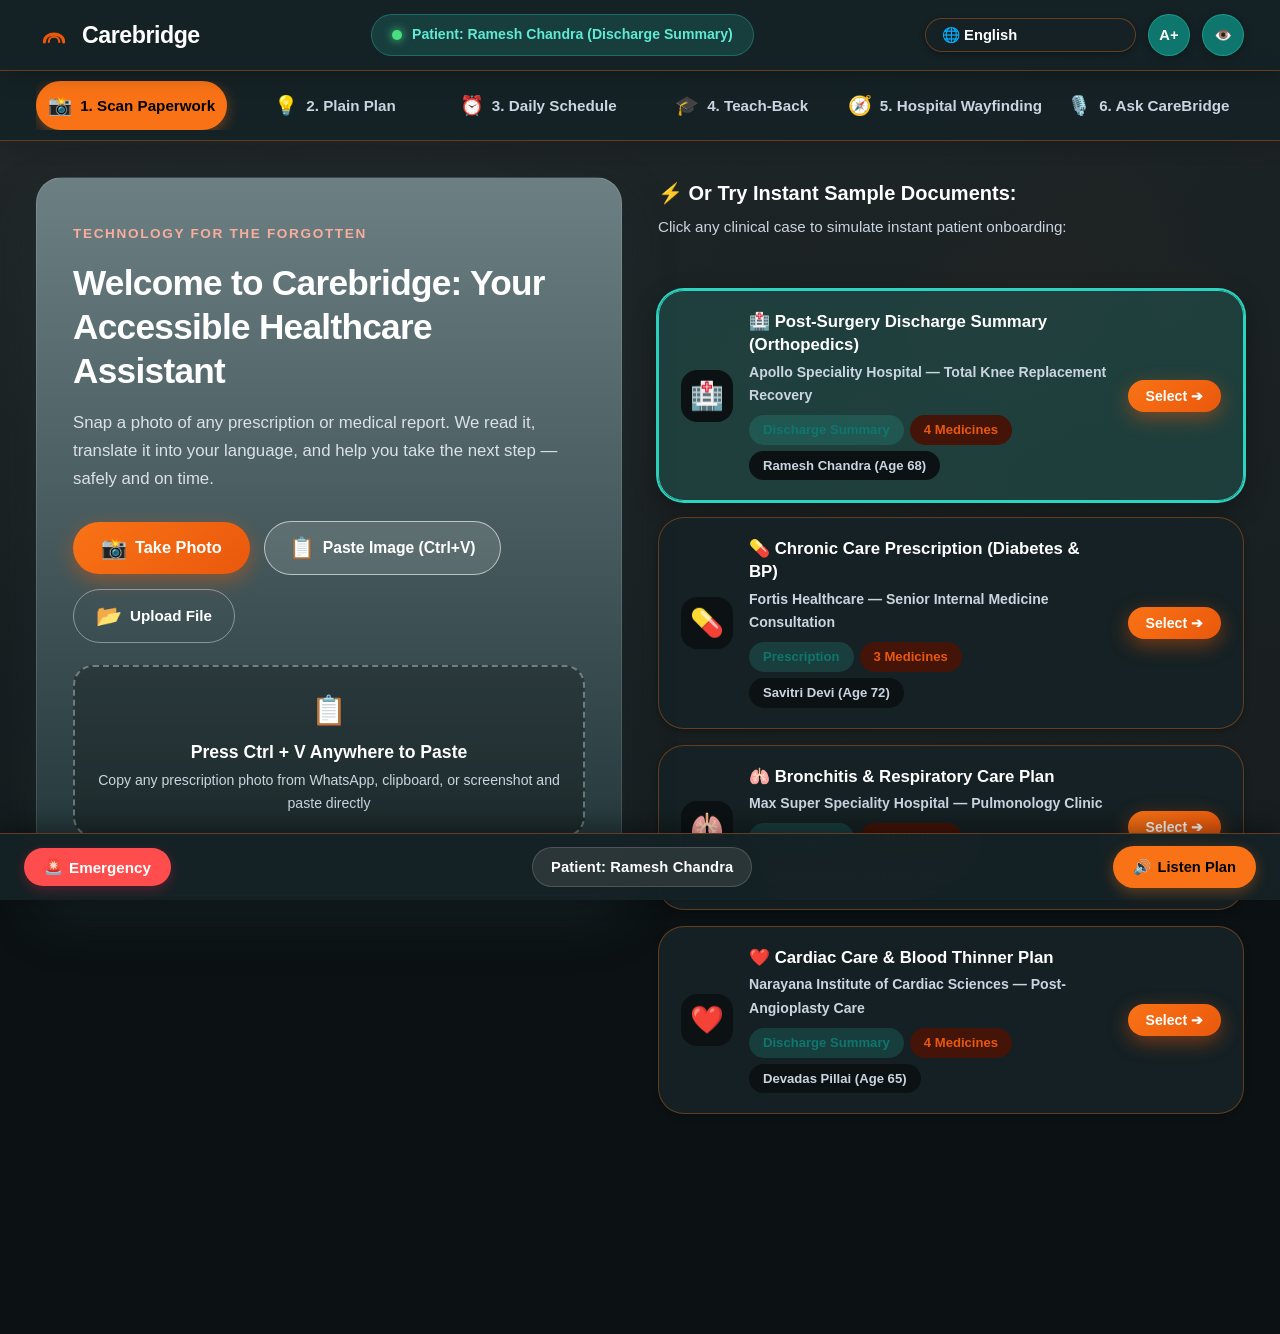
==== commit 8f37699c: "Refine mobile GUI layout for native phone screens" ====
--- a/frontend/index.html
+++ b/frontend/index.html
@@ -2,7 +2,7 @@
 <html lang="en">
 <head>
   <meta charset="UTF-8">
-  <meta name="viewport" content="width=device-width, initial-scale=1.0">
+  <meta name="viewport" content="width=device-width, initial-scale=1.0, maximum-scale=5.0, viewport-fit=cover">
   <title>Carebridge</title>
   <meta name="description" content="Carebridge bridges clinical documents into plain language, voice narration, and daily schedules for seniors and caregivers.">
   <link rel="preconnect" href="https://fonts.googleapis.com">
--- a/frontend/styles.css
+++ b/frontend/styles.css
@@ -744,9 +744,29 @@
   cursor: pointer;
   display: flex;
   align-items: center;
+  justify-content: space-between;
   gap: 18px;
   transition: all 0.25s ease;
   box-shadow: var(--shadow-sm);
+}
+
+.sample-card-main {
+  display: flex;
+  align-items: center;
+  gap: 16px;
+  flex: 1;
+  min-width: 0;
+}
+
+.sample-badges-row {
+  margin-top: 8px;
+  display: flex;
+  flex-wrap: wrap;
+  gap: 6px;
+}
+
+.sample-card-action {
+  flex-shrink: 0;
 }
 
 .sample-card:hover {
@@ -786,19 +806,20 @@
 }
 
 .sample-card-icon {
-  width: 54px;
-  height: 54px;
+  width: 52px;
+  height: 52px;
   border-radius: 16px;
   background: var(--bg-main);
   display: flex;
   align-items: center;
   justify-content: center;
-  font-size: 1.8rem;
+  font-size: 1.7rem;
   flex-shrink: 0;
 }
 
 .sample-card-content {
   flex: 1;
+  min-width: 0;
 }
 
 .sample-card-title {
@@ -807,6 +828,7 @@
   font-size: calc(1.05rem * var(--font-scale));
   color: var(--text-main);
   margin-bottom: 4px;
+  line-height: 1.35;
 }
 
 .sample-card-hospital {
@@ -955,14 +977,112 @@
   border-radius: var(--radius-lg);
   padding: 18px 20px;
   display: flex;
-  align-items: flex-start;
-  gap: 16px;
+  flex-direction: column;
+  gap: 12px;
   transition: all 0.2s ease;
+  position: relative;
 }
 
 .medication-card:hover {
   border-color: var(--secondary-light);
   box-shadow: var(--shadow-sm);
+}
+
+.medication-card.taken {
+  background: rgba(16, 185, 129, 0.12) !important;
+  border-left: 6px solid var(--success) !important;
+}
+
+.med-header-row {
+  display: flex;
+  align-items: flex-start;
+  justify-content: space-between;
+  gap: 12px;
+  width: 100%;
+}
+
+.med-info-main {
+  display: flex;
+  align-items: flex-start;
+  gap: 14px;
+  flex: 1;
+  min-width: 0;
+}
+
+.pill-icon-avatar {
+  width: 48px;
+  height: 48px;
+  border-radius: 14px;
+  background: var(--bg-main);
+  display: flex;
+  align-items: center;
+  justify-content: center;
+  font-size: 1.6rem;
+  flex-shrink: 0;
+  border: 1px solid var(--border-color);
+}
+
+.med-title {
+  font-family: var(--font-display);
+  font-weight: 800;
+  font-size: calc(1.15rem * var(--font-scale));
+  color: var(--text-main);
+  line-height: 1.3;
+  word-break: break-word;
+}
+
+.med-dose-tag {
+  font-size: 0.9rem;
+  font-weight: 700;
+  color: var(--primary-light);
+  margin-top: 4px;
+  line-height: 1.4;
+}
+
+body.light-theme .med-dose-tag {
+  color: var(--primary-dark);
+}
+
+.med-instruction-box {
+  background: rgba(0, 0, 0, 0.25);
+  border-left: 4px solid var(--primary);
+  border-radius: var(--radius-sm);
+  padding: 10px 14px;
+  font-size: calc(0.95rem * var(--font-scale));
+  color: var(--text-main);
+  line-height: 1.55;
+}
+
+body.light-theme .med-instruction-box {
+  background: #f8fafc;
+  border-color: var(--secondary);
+  color: #334155;
+}
+
+.med-actions-row {
+  display: flex;
+  align-items: center;
+  justify-content: space-between;
+  gap: 12px;
+  margin-top: 4px;
+  flex-wrap: wrap;
+}
+
+.taken-toggle-label {
+  display: flex;
+  align-items: center;
+  gap: 8px;
+  font-weight: 700;
+  font-size: 0.92rem;
+  color: var(--text-main);
+  cursor: pointer;
+}
+
+.taken-checkbox {
+  width: 22px;
+  height: 22px;
+  accent-color: var(--success);
+  cursor: pointer;
 }
 
 .med-pill-icon {
@@ -980,6 +1100,7 @@
 
 .med-details {
   flex: 1;
+  min-width: 0;
 }
 
 .med-name-row {
@@ -1058,6 +1179,8 @@
   align-items: center;
   gap: 5px;
   transition: all 0.2s ease;
+  flex-shrink: 0;
+  white-space: nowrap;
 }
 
 .btn-mini-listen:hover {
@@ -2157,3 +2280,639 @@
   border-radius: var(--radius-md);
   pointer-events: none;
 }
+
+/* ==========================================================================
+   RESPONSIVE DESIGN: TABLETS & SMARTPHONES (<1024px)
+   ========================================================================== */
+
+@media (max-width: 1023px) {
+  .top-nav {
+    padding: 12px 20px;
+  }
+  
+  .tab-stepper {
+    padding: 8px 16px;
+    top: 60px;
+  }
+  
+  .main-content {
+    padding: 20px 16px 110px;
+  }
+
+  .desktop-grid-2 {
+    display: flex;
+    flex-direction: column;
+    gap: 18px;
+  }
+
+  .hero-scan-box {
+    padding: 28px 22px;
+  }
+
+  .hero-scan-title {
+    font-size: calc(1.7rem * var(--font-scale));
+  }
+}
+
+/* ==========================================================================
+   RESPONSIVE DESIGN: NATIVE MOBILE SMARTPHONES (<768px)
+   ========================================================================== */
+
+@media (max-width: 768px) {
+  /* Prevent any horizontal page overflow */
+  html, body {
+    overflow-x: hidden !important;
+    width: 100% !important;
+    max-width: 100vw !important;
+  }
+
+  .app-container {
+    overflow-x: hidden !important;
+    width: 100% !important;
+  }
+
+  /* Compact Top Navigation Bar */
+  .top-nav {
+    padding: 8px 12px;
+    padding-top: max(8px, env(safe-area-inset-top, 8px));
+  }
+
+  .top-nav-inner {
+    gap: 8px;
+  }
+
+  .brand {
+    gap: 6px;
+  }
+
+  .brand-title {
+    font-size: 1.18rem;
+    letter-spacing: -0.01em;
+  }
+
+  .brand-icon {
+    width: 28px;
+    height: 28px;
+  }
+
+  .nav-actions {
+    gap: 6px;
+  }
+
+  .lang-select {
+    padding: 5px 24px 5px 8px;
+    font-size: 0.8rem;
+    max-width: 105px;
+  }
+
+  .btn-icon {
+    width: 34px;
+    height: 34px;
+    font-size: 0.8rem;
+  }
+
+  /* Smooth Touch-Scroll Tab Stepper */
+  .tab-stepper {
+    padding: 6px 10px;
+    top: 50px;
+  }
+
+  .tab-stepper-inner {
+    gap: 6px;
+    scroll-snap-type: x mandatory;
+    -webkit-overflow-scrolling: touch;
+    padding-bottom: 2px;
+  }
+
+  .tab-btn {
+    flex: 0 0 auto;
+    min-width: auto;
+    padding: 7px 13px;
+    font-size: 0.83rem;
+    scroll-snap-align: start;
+    border-radius: 9999px;
+  }
+
+  .tab-icon {
+    font-size: 1.05rem;
+  }
+
+  /* Main Container Edge Fit */
+  .main-content {
+    padding: 12px 10px calc(80px + env(safe-area-inset-bottom, 10px));
+    width: 100%;
+    box-sizing: border-box;
+  }
+
+  .desktop-grid-2 {
+    display: flex;
+    flex-direction: column;
+    gap: 12px;
+    width: 100%;
+  }
+
+  .grid-col-left, .grid-col-right {
+    display: flex;
+    flex-direction: column;
+    gap: 12px;
+    width: 100%;
+  }
+
+  /* Hero Scan Section (Mobile Grid Layout) */
+  .hero-scan-box {
+    padding: 20px 14px;
+    border-radius: 16px;
+    margin-bottom: 6px;
+  }
+
+  .hero-badge {
+    font-size: 0.72rem;
+    letter-spacing: 0.08em;
+    margin-bottom: 8px;
+  }
+
+  .hero-scan-title {
+    font-size: calc(1.35rem * var(--font-scale));
+    line-height: 1.25;
+    margin-bottom: 8px;
+  }
+
+  .hero-scan-desc {
+    font-size: calc(0.88rem * var(--font-scale));
+    margin-bottom: 16px;
+    line-height: 1.5;
+  }
+
+  .scan-buttons-grid {
+    display: grid;
+    grid-template-columns: 1fr 1fr;
+    gap: 8px;
+    width: 100%;
+    margin-bottom: 12px;
+  }
+
+  .scan-buttons-grid #btn-open-camera {
+    grid-column: span 2;
+    padding: 12px 16px;
+    font-size: 0.98rem;
+  }
+
+  .scan-buttons-grid #btn-paste-image,
+  .scan-buttons-grid #btn-upload-file {
+    padding: 10px 12px;
+    font-size: 0.82rem;
+    white-space: nowrap;
+  }
+
+  /* Paste Dropzone */
+  .paste-dropzone-box {
+    padding: 12px 10px;
+    margin-bottom: 8px;
+    border-radius: 12px;
+  }
+
+  .paste-icon-wrap {
+    font-size: 1.35rem;
+    margin-bottom: 2px;
+  }
+
+  .paste-text-main {
+    font-size: 0.92rem;
+  }
+
+  .paste-text-sub {
+    font-size: 0.78rem;
+    line-height: 1.35;
+  }
+
+  .paste-preview-card {
+    padding: 10px 12px;
+    gap: 12px;
+    border-radius: 12px;
+  }
+
+  .paste-thumb-img {
+    width: 48px;
+    height: 48px;
+  }
+
+  /* Sample Cards (Mobile Vertical Card Layout) */
+  .samples-header {
+    margin-bottom: 10px;
+  }
+
+  .samples-title {
+    font-size: 1.05rem;
+  }
+
+  .samples-subtitle {
+    font-size: 0.82rem;
+  }
+
+  .sample-cards-list {
+    gap: 10px;
+  }
+
+  .sample-card {
+    display: flex;
+    flex-direction: column;
+    align-items: stretch;
+    padding: 14px;
+    gap: 10px;
+    border-radius: 16px;
+    width: 100%;
+    box-sizing: border-box;
+  }
+
+  .sample-card-main {
+    display: flex;
+    align-items: flex-start;
+    gap: 12px;
+    width: 100%;
+  }
+
+  .sample-card-icon {
+    width: 42px;
+    height: 42px;
+    font-size: 1.4rem;
+    border-radius: 12px;
+    flex-shrink: 0;
+  }
+
+  .sample-card-title {
+    font-size: 0.95rem;
+    font-weight: 800;
+    line-height: 1.3;
+  }
+
+  .sample-card-hospital {
+    font-size: 0.8rem;
+    margin-top: 2px;
+  }
+
+  .sample-badges-row {
+    display: flex;
+    flex-wrap: wrap;
+    gap: 4px;
+    margin-top: 6px;
+  }
+
+  .sample-badges-row .badge {
+    font-size: 0.72rem;
+    padding: 2px 8px;
+  }
+
+  .sample-card-action {
+    width: 100%;
+    padding: 9px 14px;
+    font-size: 0.88rem;
+    border-radius: 9999px;
+    justify-content: center;
+    margin-top: 4px;
+  }
+
+  /* General Cards on Mobile */
+  .card {
+    padding: 16px 14px;
+    border-radius: 16px;
+    margin-bottom: 6px;
+    width: 100%;
+    box-sizing: border-box;
+  }
+
+  .card-title {
+    font-size: calc(1.08rem * var(--font-scale));
+    gap: 8px;
+    line-height: 1.3;
+  }
+
+  .card-title-row {
+    margin-bottom: 12px;
+    gap: 8px;
+  }
+
+  /* Audio Player Card */
+  .audio-player-card {
+    padding: 16px 14px;
+    border-radius: 16px;
+    margin-bottom: 12px;
+    width: 100%;
+    box-sizing: border-box;
+  }
+
+  .audio-header {
+    margin-bottom: 10px;
+  }
+
+  .audio-title {
+    font-size: 1rem;
+  }
+
+  .audio-controls {
+    gap: 10px;
+    margin-bottom: 10px;
+  }
+
+  .btn-audio-play {
+    width: 44px;
+    height: 44px;
+    font-size: 1.2rem;
+    flex-shrink: 0;
+  }
+
+  .btn-audio-speed {
+    padding: 4px 8px;
+    font-size: 0.76rem;
+  }
+
+  .karaoke-box {
+    padding: 10px 12px;
+    font-size: calc(0.92rem * var(--font-scale));
+    min-height: 50px;
+    line-height: 1.5;
+    border-radius: 10px;
+  }
+
+  /* Medication Cards */
+  .meds-list-container {
+    gap: 10px;
+  }
+
+  .medication-card {
+    padding: 14px 12px;
+    gap: 8px;
+    border-radius: 14px;
+    width: 100%;
+    box-sizing: border-box;
+  }
+
+  .med-header-row {
+    gap: 8px;
+  }
+
+  .med-info-main {
+    gap: 10px;
+  }
+
+  .pill-icon-avatar {
+    width: 38px;
+    height: 38px;
+    font-size: 1.3rem;
+    border-radius: 10px;
+  }
+
+  .med-title {
+    font-size: calc(1.02rem * var(--font-scale));
+  }
+
+  .med-dose-tag {
+    font-size: 0.8rem;
+  }
+
+  .med-instruction-box {
+    padding: 8px 10px;
+    font-size: calc(0.88rem * var(--font-scale));
+    line-height: 1.45;
+  }
+
+  .btn-mini-listen {
+    padding: 4px 8px;
+    font-size: 0.74rem;
+  }
+
+  /* Daily Timeline Slots */
+  .timeline-slot {
+    margin-bottom: 14px;
+  }
+
+  .timeline-slot-header {
+    padding: 10px 12px;
+    font-size: 0.92rem;
+    border-radius: 12px 12px 0 0;
+  }
+
+  .timeline-item-card {
+    padding: 10px 12px;
+    gap: 8px;
+  }
+
+  .adherence-actions-row {
+    flex-direction: column;
+    align-items: stretch;
+    gap: 8px;
+  }
+
+  .btn-alarm-trigger {
+    width: 100%;
+    justify-content: center;
+    padding: 8px 12px;
+    font-size: 0.84rem;
+  }
+
+  /* Teach-Back Section */
+  .teachback-card {
+    padding: 16px 14px;
+    border-radius: 16px;
+  }
+
+  .teachback-title {
+    font-size: 1.08rem;
+  }
+
+  .teachback-stepper-header {
+    gap: 6px;
+    margin-bottom: 10px;
+  }
+
+  .teachback-stepper-header .badge {
+    font-size: 0.74rem;
+    padding: 3px 8px;
+  }
+
+  .teachback-question {
+    padding: 12px 12px;
+    font-size: 0.98rem;
+    line-height: 1.45;
+    margin-bottom: 12px;
+    border-radius: 12px;
+  }
+
+  .teachback-options {
+    gap: 8px;
+  }
+
+  .option-btn {
+    padding: 10px 12px;
+    font-size: 0.9rem;
+    gap: 8px;
+    border-radius: 10px;
+  }
+
+  .option-badge {
+    width: 26px;
+    height: 26px;
+    font-size: 0.78rem;
+  }
+
+  .btn-mic-record {
+    width: 56px;
+    height: 56px;
+    font-size: 1.5rem;
+  }
+
+  /* Wayfinding & Emergency Helplines */
+  .countdown-banner {
+    flex-direction: column;
+    align-items: stretch;
+    gap: 10px;
+    padding: 14px 14px;
+    border-radius: 14px;
+  }
+
+  #txt-hospital-date {
+    font-size: 1.2rem;
+  }
+
+  #txt-hospital-dept {
+    font-size: 0.88rem;
+  }
+
+  .btn-map-action {
+    width: 100%;
+    justify-content: center;
+    padding: 9px 14px;
+    font-size: 0.88rem;
+  }
+
+  .card-emergency-panel {
+    padding: 16px 14px;
+    border-radius: 16px;
+  }
+
+  .emergency-helpline-grid {
+    gap: 8px;
+  }
+
+  .helpline-action-card {
+    padding: 10px 12px;
+    gap: 10px;
+    border-radius: 12px;
+  }
+
+  .helpline-icon-wrap {
+    width: 36px;
+    height: 36px;
+    font-size: 1.2rem;
+  }
+
+  .helpline-title {
+    font-size: 0.92rem;
+  }
+
+  .helpline-subtitle {
+    font-size: 0.74rem;
+  }
+
+  .helpline-dial-badge {
+    padding: 4px 10px;
+    font-size: 0.76rem;
+  }
+
+  /* Q&A Assistant */
+  .qa-input-row {
+    gap: 6px;
+  }
+
+  .qa-input-field {
+    padding: 9px 12px;
+    font-size: 0.88rem;
+  }
+
+  .btn-mic-qa, .btn-submit-qa {
+    width: 38px;
+    height: 38px;
+    font-size: 1rem;
+    flex-shrink: 0;
+  }
+
+  .qa-chips-grid {
+    gap: 6px;
+  }
+
+  .qa-chip {
+    font-size: 0.78rem;
+    padding: 5px 10px;
+  }
+
+  /* Slim Floating Bottom Emergency Dock */
+  .bottom-dock {
+    padding: 7px 10px calc(7px + env(safe-area-inset-bottom, 0px));
+  }
+
+  .bottom-dock-inner {
+    display: flex;
+    align-items: center;
+    justify-content: space-between;
+    gap: 8px;
+    width: 100%;
+  }
+
+  .btn-sos {
+    flex: 1;
+    padding: 9px 12px;
+    font-size: 0.84rem;
+    font-weight: 800;
+    justify-content: center;
+    border-radius: 9999px;
+  }
+
+  .bottom-patient-label {
+    display: none;
+  }
+
+  .btn-bottom-listen {
+    flex: 1;
+    height: 38px;
+    padding: 0 12px;
+    font-size: 0.84rem;
+    font-weight: 800;
+    justify-content: center;
+    border-radius: 9999px;
+  }
+
+  /* Modals */
+  .alarm-modal-card,
+  .modal-emergency-card {
+    padding: 20px 16px;
+    max-width: 95%;
+    border-radius: 18px;
+  }
+
+  .emergency-modal-title {
+    font-size: 1.25rem;
+  }
+
+  .camera-view-box {
+    height: 220px;
+  }
+}
+
+/* ==========================================================================
+   RESPONSIVE DESIGN: ULTRA-COMPACT SMARTPHONES (<420px)
+   ========================================================================== */
+
+@media (max-width: 420px) {
+  .brand-title {
+    font-size: 1.08rem;
+  }
+
+  .hero-scan-title {
+    font-size: calc(1.25rem * var(--font-scale));
+  }
+
+  .scan-buttons-grid #btn-paste-image,
+  .scan-buttons-grid #btn-upload-file {
+    font-size: 0.78rem;
+    padding: 8px 8px;
+  }
+}
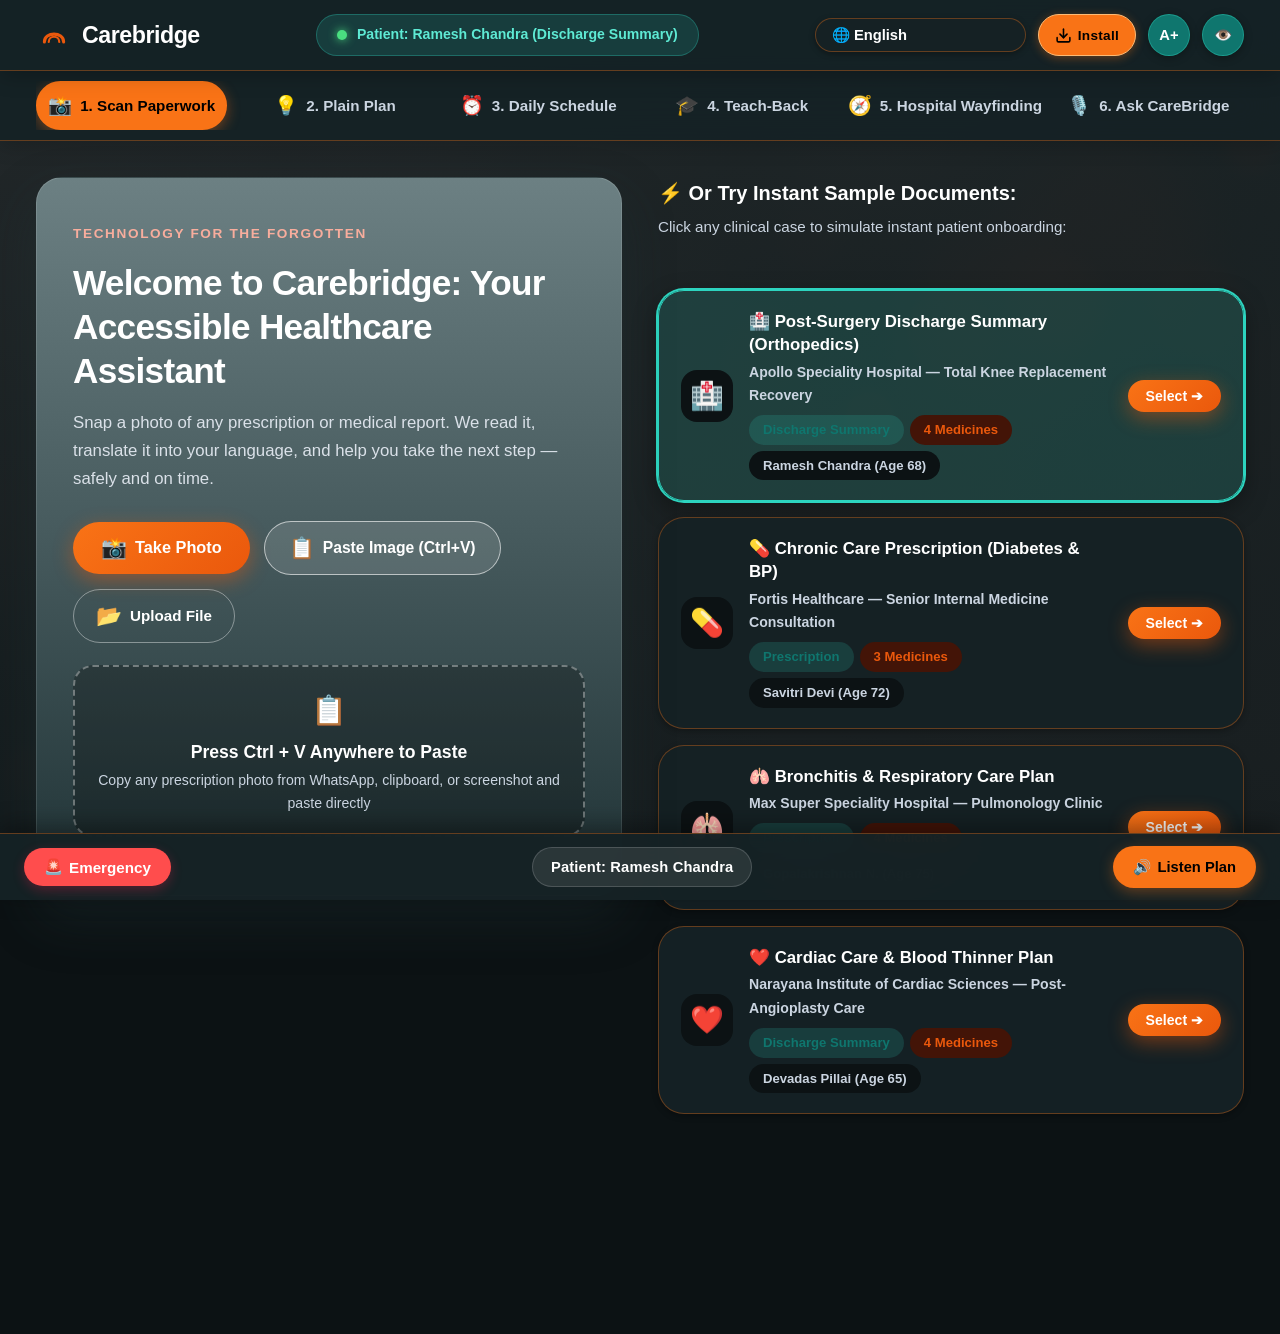
==== commit f5a82763: "Add Download and Install Application button in navigation bar" ====
--- a/frontend/index.html
+++ b/frontend/index.html
@@ -48,6 +48,16 @@
             <option value="es">🌐 Español</option>
           </select>
         </div>
+
+        <!-- Download / Install App Button -->
+        <button id="btn-install-app" class="btn-icon btn-download-app" title="Download / Install Carebridge App" aria-label="Download Carebridge App">
+          <svg viewBox="0 0 24 24" width="17" height="17" fill="none" stroke="currentColor" stroke-width="2.2" stroke-linecap="round" stroke-linejoin="round">
+            <path d="M21 15v4a2 2 0 0 1-2 2H5a2 2 0 0 1-2-2v-4"/>
+            <polyline points="7 10 12 15 17 10"/>
+            <line x1="12" y1="15" x2="12" y2="3"/>
+          </svg>
+          <span class="btn-install-label">Install</span>
+        </button>
 
         <!-- Font Zoomer -->
         <button id="btn-font-zoom" class="btn-icon" title="Toggle Larger Text" aria-label="Increase Font Size">
@@ -650,6 +660,79 @@
     </div>
   </div>
 
+  <!-- ================= MODAL: DOWNLOAD / INSTALL APP ================= -->
+  <div class="modal-overlay" id="modal-install-guide">
+    <div class="alarm-modal-card modal-install-card">
+      <div style="display: flex; justify-content: space-between; align-items: flex-start; margin-bottom: 16px;">
+        <div style="display: flex; align-items: center; gap: 12px;">
+          <div style="width: 48px; height: 48px; border-radius: 14px; background: rgba(249, 115, 22, 0.15); display: flex; align-items: center; justify-content: center; font-size: 1.6rem; border: 1.5px solid var(--primary);">
+            📲
+          </div>
+          <div>
+            <h2 style="font-family: var(--font-display); font-size: 1.35rem; font-weight: 800; color: var(--text-main); margin-bottom: 2px;">
+              Install Carebridge App
+            </h2>
+            <span style="font-size: 0.8rem; color: var(--secondary-light); font-weight: 700; background: var(--secondary-subtle); padding: 2px 8px; border-radius: var(--radius-full);">
+              ⚡ Works Completely Offline
+            </span>
+          </div>
+        </div>
+        <button id="btn-close-install-modal" class="btn-icon" style="width: 36px; height: 36px; font-size: 1.1rem;" aria-label="Close">
+          ✕
+        </button>
+      </div>
+
+      <p style="font-size: 0.92rem; color: var(--text-muted); line-height: 1.55; margin-bottom: 18px;">
+        Install Carebridge as a dedicated application on your mobile phone, tablet, or PC for faster launch, full-screen view, and offline voice medical care.
+      </p>
+
+      <!-- 1-Click Native Install Button (Active on Android / Chrome / Edge) -->
+      <div id="install-pwa-cta-container" style="margin-bottom: 18px;">
+        <button id="btn-trigger-pwa-install" class="btn-cta-coral" style="width: 100%; padding: 13px 20px; font-size: 1rem; justify-content: center; border-radius: 9999px; box-shadow: 0 4px 16px rgba(249, 115, 22, 0.4);">
+          📥 Install Carebridge Now
+        </button>
+      </div>
+
+      <!-- Step-by-Step Device Guides -->
+      <div class="install-guide-boxes" style="display: flex; flex-direction: column; gap: 10px; margin-bottom: 18px;">
+        <!-- Android / Chrome -->
+        <div class="install-step-box" style="background: rgba(0,0,0,0.25); border: 1px solid var(--border-color); border-radius: 14px; padding: 12px 14px;">
+          <div style="font-weight: 800; font-size: 0.9rem; color: var(--primary-light); margin-bottom: 4px; display: flex; align-items: center; gap: 6px;">
+            <span>🤖 Android (Chrome / Edge)</span>
+          </div>
+          <p style="font-size: 0.82rem; color: var(--text-muted); line-height: 1.45;">
+            Tap the <strong>"Install"</strong> button above, or tap the browser menu (<strong>⋮</strong>) at top-right and choose <strong>"Install App"</strong> or <strong>"Add to Home screen"</strong>.
+          </p>
+        </div>
+
+        <!-- iPhone / iPad (iOS Safari) -->
+        <div class="install-step-box" style="background: rgba(0,0,0,0.25); border: 1px solid var(--border-color); border-radius: 14px; padding: 12px 14px;">
+          <div style="font-weight: 800; font-size: 0.9rem; color: var(--secondary-light); margin-bottom: 4px; display: flex; align-items: center; gap: 6px;">
+            <span>🍎 iPhone / iPad (Safari)</span>
+          </div>
+          <p style="font-size: 0.82rem; color: var(--text-muted); line-height: 1.45;">
+            1. Tap the <strong>Share</strong> button (<strong><svg style="vertical-align: -2px; display: inline-block;" width="14" height="14" viewBox="0 0 24 24" fill="none" stroke="currentColor" stroke-width="2"><path d="M4 12v8a2 2 0 0 0 2 2h12a2 2 0 0 0 2-2v-8"/><polyline points="16 6 12 2 8 6"/><line x1="12" y1="2" x2="12" y2="15"/></svg></strong>) at the bottom of Safari.<br>
+            2. Scroll down and tap <strong>"Add to Home Screen" ➕</strong>.
+          </p>
+        </div>
+
+        <!-- Windows / Mac PC -->
+        <div class="install-step-box" style="background: rgba(0,0,0,0.25); border: 1px solid var(--border-color); border-radius: 14px; padding: 12px 14px;">
+          <div style="font-weight: 800; font-size: 0.9rem; color: #38bdf8; margin-bottom: 4px; display: flex; align-items: center; gap: 6px;">
+            <span>💻 Windows PC / Mac (Chrome / Edge)</span>
+          </div>
+          <p style="font-size: 0.82rem; color: var(--text-muted); line-height: 1.45;">
+            Click the <strong>Install</strong> icon in the address bar (or Menu ➔ <strong>"Install Carebridge"</strong>) to run it as a lightweight desktop app.
+          </p>
+        </div>
+      </div>
+
+      <button id="btn-dismiss-install-modal" class="btn-modal-dismiss" style="width: 100%;">
+        Done
+      </button>
+    </div>
+  </div>
+
 </div>
 
 <!-- Application Javascript -->
--- a/frontend/styles.css
+++ b/frontend/styles.css
@@ -289,6 +289,46 @@
   transform: translateY(-2px);
 }
 
+/* Download / Install App Navigation Button */
+.btn-download-app {
+  width: auto;
+  height: 42px;
+  border-radius: var(--radius-full);
+  padding: 0 16px;
+  gap: 6px;
+  background: var(--primary);
+  color: #000000;
+  font-weight: 800;
+  border: 1px solid var(--primary-light);
+  box-shadow: 0 2px 10px rgba(249, 115, 22, 0.35);
+}
+
+.btn-download-app:hover {
+  background: var(--primary-light);
+  color: #000000;
+  transform: translateY(-2px);
+  box-shadow: 0 4px 14px rgba(249, 115, 22, 0.5);
+}
+
+body.light-theme .btn-download-app {
+  background: var(--primary);
+  color: white;
+  border: none;
+}
+
+body.light-theme .btn-download-app:hover {
+  background: var(--primary-dark);
+  color: white;
+}
+
+.btn-install-label {
+  display: inline;
+  font-size: 0.85rem;
+  font-family: var(--font-display);
+  font-weight: 800;
+  letter-spacing: 0.02em;
+}
+
 body.light-theme .btn-icon {
   background: var(--secondary);
   color: white;
@@ -2371,6 +2411,18 @@
     font-size: 0.8rem;
   }
 
+  .btn-download-app {
+    width: 34px;
+    height: 34px;
+    padding: 0;
+    justify-content: center;
+    border-radius: 50%;
+  }
+
+  .btn-install-label {
+    display: none;
+  }
+
   /* Smooth Touch-Scroll Tab Stepper */
   .tab-stepper {
     padding: 6px 10px;
